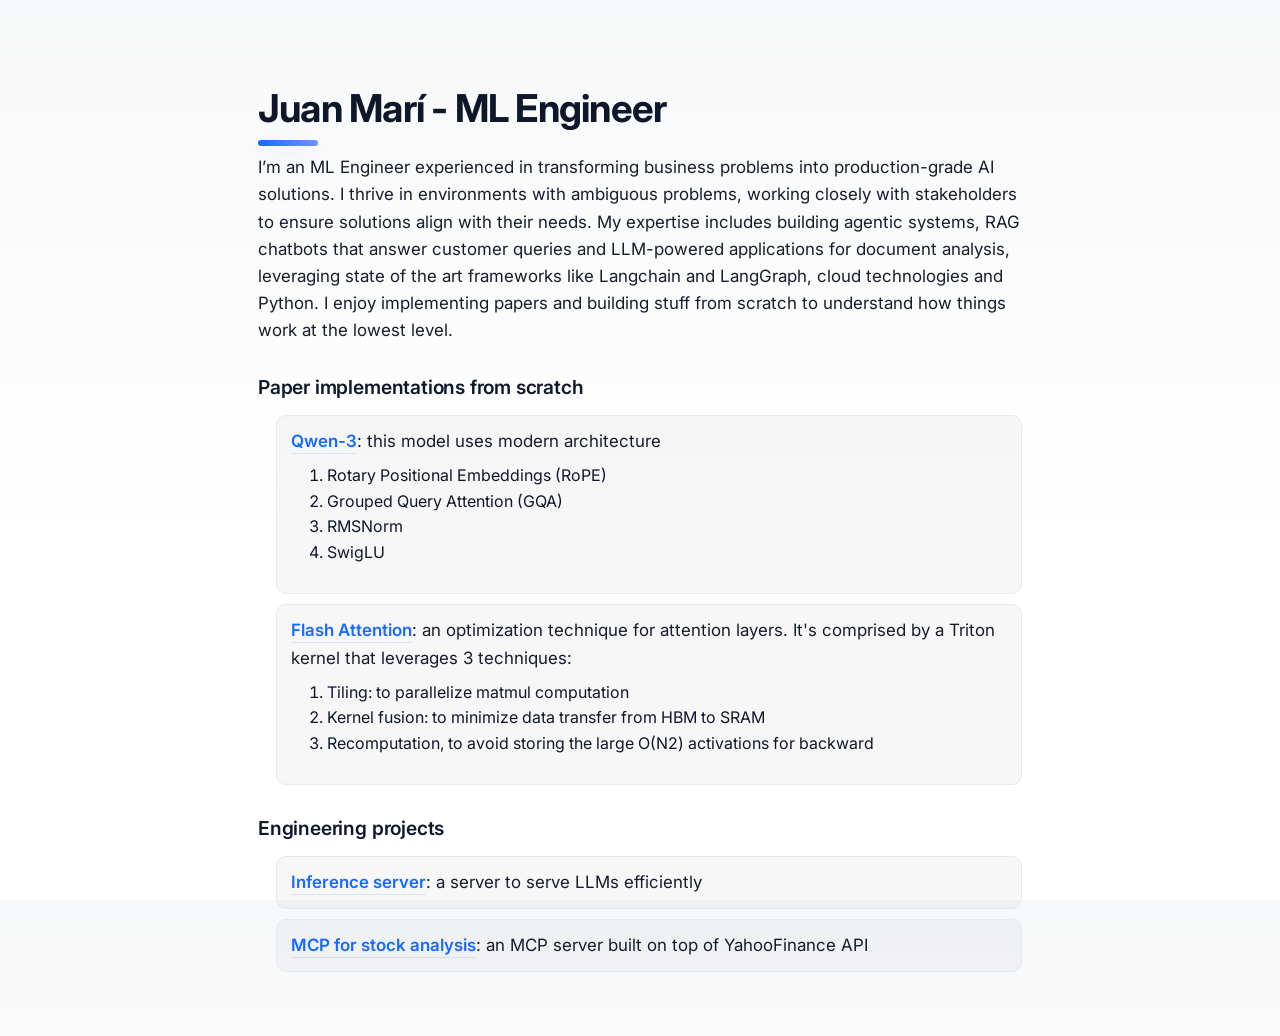
==== index.html @ 9c66efd2 "Fix heading text for papers implementation section" ====
<!DOCTYPE html>
<html lang="en">
<head>
  <meta charset="UTF-8" />
  <meta name="viewport" content="width=device-width, initial-scale=1" />
  <link rel="stylesheet" href="styles.css">
  <title>Juan Marí — Portfolio</title>
</head>
<body>

<div class="container">
<h1 id="juan-mar-">Juan Marí - ML Engineer</h1>
<p>I’m an ML Engineer experienced in transforming business problems into production-grade AI solutions. I thrive in environments with ambiguous problems, working closely with stakeholders to ensure solutions align with their needs.
My expertise includes building agentic systems, RAG chatbots that answer customer queries and LLM-powered applications for document analysis, leveraging state of the art frameworks like Langchain and LangGraph, cloud technologies and Python.
I enjoy implementing papers and building stuff from scratch to understand how things work at the lowest level.</p>
<h2 id="papers-implementation-from-scratch">Paper implementations from scratch</h2>
<ul>
<li><p><a href="https://github.com/juannpmari/qwen3-from-scratch">Qwen-3</a>: this model uses modern architecture</p>
<ol>
<li>Rotary Positional Embeddings (RoPE)</li>
<li>Grouped Query Attention (GQA)</li>
<li>RMSNorm</li>
<li>SwigLU</li>
</ol>
</li>
<li><p><a href="https://github.com/juannpmari/flash-attention-from-scratch">Flash Attention</a>: an optimization technique for attention layers. It&#39;s comprised by a Triton kernel that leverages 3 techniques:</p>
<ol>
<li>Tiling: to parallelize matmul computation</li>
<li>Kernel fusion: to minimize data transfer from HBM to SRAM </li>
<li>Recomputation, to avoid storing the large O(N2) activations for backward</li>
</ol>
</li>
</ul>
<h2 id="engineering-projects">Engineering projects</h2>
<ul>
<li><p><a href="https://github.com/juannpmari/inference-server">Inference server</a>: a server to serve LLMs efficiently</p>
</li>
<li><p><a href="https://github.com/juannpmari/stock-analyzer-mcp">MCP for stock analysis</a>: an MCP server built on top of YahooFinance API</p>
</li>
</ul>
</div>

</body>
</html>
---- styles.css ----
/* style.css
    Minimalistic, formal & modern portfolio styles for the provided HTML.
    - USES A MODERN DARK THEME PALETTE
    - Responsive typography with clamp()
    - Clear spacing, readable measures, subtle card visuals
    - Accessible focus states and high-contrast link styles
*/

/* ---- Fonts ---- */
/* If you prefer a local font, replace the @import with your font stack */
@import url('https://fonts.googleapis.com/css2?family=Inter:wght@300;400;600;700;800&display=swap');

:root{
  /* Colors (Light Theme - Kept for fallback/print, but main focus is dark mode) */
  --bg: #f7f8f9;            /* page background */
  --card: #ffffff;          /* panel background */
  --muted: #6b7280;          /* secondary text */
  --text: #0f172a;           /* primary text */
  --accent: #0b63ff;         /* link / accent */
  --accent-weak: rgba(11,99,255,0.08);
  --border: #e6e9ee;
  --glass: rgba(15,23,42,0.03);

  /* Typography */
  --font-sans: "Inter", system-ui, -apple-system, "Segoe UI", Roboto, "Helvetica Neue", Arial;
  --lead: 1.6;
  --max-width: 860px;

  /* Rhythm */
  --space-xxs: 4px;
  --space-xs: 8px;
  --space-sm: 12px;
  --space-md: 20px;
  --space-lg: 36px;
  --radius: 12px;
  --shadow-sm: 0 4px 14px rgba(15,23,42,0.06);
}

/* ---- Base ---- */
* { box-sizing: border-box; }
html,body{ height:100%; }
body{
  margin:0;
  font-family: var(--font-sans);
  background: linear-gradient(180deg,var(--bg), #ffffff 60%);
  color: var(--text);
  -webkit-font-smoothing:antialiased;
  -moz-osx-font-smoothing:grayscale;
  line-height: var(--lead);
  line-height: var(--lead);
  /* REVISED: Keep a general padding, but rely on margin for vertical spacing */
  padding: clamp(18px, 3vw, 32px); 
  /* REMOVE vertical centering to allow content to start at the top */
  display: block; 
  align-items: initial;
  justify-content: initial;
  font-size: 16px;
  /* Add minimum padding to the top of the body itself */
  padding-top: 40px;
}

/* Centered container with readable measure */
.container{
  width: 100%;
  /* Keep max-width to ensure readability, but remove background/shadow/border */
  max-width: var(--max-width); 
  margin: 0 auto;
  /* REMOVE the visible 'box' look: */
  background: transparent !important; /* Forces transparency in both themes */
  box-shadow: none !important;
  border: none !important;
  
  /* Keep structure padding for the content inside */
  border-radius: calc(var(--radius) + 4px);
  padding: clamp(20px, 4vw, 48px);
}

/* If user doesn't wrap content in .container, make the body behave similarly */
body > .container + * {}
/* You can add <div class="container"> ... </div> around your existing HTML. If you can't, the following keeps layout tidy */
body > :not(.container){
  max-width: var(--max-width);
  width:100%;
  margin:0 auto;
  padding: 0;
}

/* ---- Header / Name ---- */
h1{
  margin: 0 0 8px 0;
  font-weight: 700; /* Maintained for name */
  letter-spacing: -0.02em;
  font-size: clamp(1.6rem, 3.8vw, 2.4rem);
  line-height: 1.05;
  color: var(--text);
  display: inline-block;
  position: relative;
}

/* subtle accent underline */
h1::after{
  content: "";
  display:block;
  width: 60px;
  height: 6px;
  border-radius: 6px;
  margin-top: 12px;
  background: linear-gradient(90deg,var(--accent), #6b8cff);
  box-shadow: 0 6px 18px var(--accent-weak);
  opacity: 0.95;
}

/* Subheading (not provided, but safe) */
h2{
  margin: 28px 0 12px 0;
  font-size: clamp(1.05rem, 2.2vw, 1.2rem);
  font-weight: 600;
  color: var(--text);
  letter-spacing: -0.01em;
}

/* Paragraphs */
p{
  margin: 0 0 14px 0;
  color: var(--text);
  font-weight: 400;
  font-size: clamp(0.98rem, 1.5vw, 1.03rem);
  max-width: 70ch;
}

/* Make long first paragraph a slightly more prominent lead */
p:first-of-type{
  color: #0b1220;
  opacity: 0.95;
  font-size: clamp(1rem, 1.6vw, 1.06rem);
  /* The color here will be overridden in the dark mode block */
}

/* ---- Lists (projects / papers) ---- */
ul, ol{
  margin: 0 0 16px 0;
  padding-left: 1.15em;
  color: var(--text);
}

/* Project / paper list items — render as cards */
ul > li{
  /* Switched to a solid color and slightly darker border for modern dark card */
  background: var(--glass);
  border-radius: 10px;
  padding: 12px 14px;
  margin: 10px 0;
  border: 1px solid var(--border);
  display: block;
  /* Add a subtle lift/shadow on hover for interaction */
  transition: transform 0.2s ease, box-shadow 0.2s ease;
}

ul > li:hover{
  transform: translateY(-2px);
  box-shadow: var(--shadow-sm);
}


/* Make nested ordered lists compact and indented */
ul > li ol{
  margin-top: 8px;
  padding-left: 1.05em;
}

/* Links */
a{
  color: var(--accent);
  text-decoration: none;
  /* Increased link weight slightly for better dark mode visibility */
  font-weight: 600;
  border-bottom: 1px solid rgba(11,99,255,0.12);
  padding-bottom: 2px;
  transition: color 160ms ease, transform 120ms ease;
}
a:hover, a:focus{
  /* Adjusted hover color for better contrast in dark mode */
  color: #0847c9;
  transform: translateY(-1px);
  outline: none;
}

/* Muted text for descriptions inside list items */
ul > li p{
  margin: 0;
  color: var(--muted);
  font-weight: 400;
  font-size: 0.98rem;
}

/* Inline badges for small metadata (if needed) */
.badge{
  display: inline-block;
  font-size: 0.75rem;
  padding: 6px 8px;
  border-radius: 999px;
  background: var(--accent-weak);
  color: var(--accent);
  font-weight: 600;
  margin-left: 8px;
}

/* ---- Layout helpers ---- */
.row{
  display:flex;
  gap: var(--space-md);
  align-items: center;
  flex-wrap: wrap;
}

/* Two-column layout for skills/projects when screen wide */
@media (min-width: 880px){
  .two-cols{
    display:grid;
    grid-template-columns: 1fr 1fr;
    gap: 22px;
  }
}

/* ---- Small UI details ---- */
hr{
  border: none;
  height: 1px;
  background: var(--border);
  margin: 28px 0;
  border-radius: 2px;
}

/* Accessibility: focus ring for keyboard users */
:focus{
  outline: 3px solid rgba(11,99,255,0.15);
  outline-offset: 3px;
  border-radius: 6px;
}

/* Print-friendly adjustments */
@media print{
  body{ background: white; color: black; padding: 0; }
  .container{ box-shadow: none; border: none; border-radius: 0; padding: 0; }
  a::after{ content: " (" attr(href) ")"; font-size: 90%; color: #222; }
}

/* Dark mode support for users who prefer it - MODIFIED FOR MODERN DARK THEME */
@media (prefers-color-scheme: dark){
  :root{
    /* Dark Grey/Black-y Palette */
    --bg: #111827;            /* Base Dark Gray */
    --card: #1f2937;          /* Slightly lighter dark gray for cards/container */
    --muted: #9ca3af;         /* Light gray for secondary text */
    --text: #f3f4f6;          /* Near white for primary text */
    --accent: #60a5fa;        /* Soft blue accent */
    --accent-weak: rgba(96,165,250,0.12);
    --border: rgba(255,255,255,0.15); /* Subtle white border */
    --glass: rgba(255,255,255,0.06); /* Very subtle card background */
    /* Stronger shadow for depth on dark background */
    --shadow-sm: 0 10px 30px rgba(0,0,0,0.4); 
  }
  
  body{
    /* Gradient for shade: dark gray to slightly deeper dark gray/black-y at the bottom */
    background: linear-gradient(180deg,var(--bg), #0f131a 80%);
  }

  /* White letters/thick letters consideration */
  h1, h2, p, ul, ol, .kv strong {
    color: var(--text) !important; /* Ensure all text is the bright white */
    /* Text thickness is controlled by font-weight in the base styles (700 for h1, 600 for h2/links/strong, 400 for p) which is already good */
  }

  p:first-of-type{
    color: var(--text); /* Set lead paragraph text to primary text color */
  }

  .container{
  /* Ensure the container is transparent in dark mode too */
    background: transparent !important; 
    border: none !important;
    box-shadow: none !important;
  }

  ul > li{
    /* Use the subtle glass for list items, slightly transparent over the card background */
    background: var(--glass);
    border-color: var(--border);
  }

  a{ border-bottom-color: rgba(96,165,250,0.3); } /* Clearer underline */
  a:hover{ color: #3b82f6; } /* Slightly brighter blue on hover */
  
  h1::after{ 
    box-shadow: 0 8px 28px var(--accent-weak); /* Subtle light shadow */
    /* Updated gradient to match the new accent color */
    background: linear-gradient(90deg,var(--accent), #93c5fd);
  }
  
  hr{ background: var(--border); }
  
  code, pre{
    background: rgba(255,255,255,0.08); /* Light background for code blocks */
    color: var(--text);
  }

  /* Accessibility focus state */
  :focus{
    outline: 3px solid rgba(96,165,250,0.4); 
  }
}

/* Small utilities (optional) */
.kv{
  display:flex;
  gap: 12px;
  align-items: baseline;
  color: var(--muted);
}
.kv strong{
  color: var(--text);
  font-weight: 600;
}

/* Ensure default ordered list numbers are clearly visible and aligned */
ol{
  margin-left: 1.15em;
}

/* Make code/inline code look neat (if any) */
code, pre{
  font-family: ui-monospace, SFMono-Regular, Menlo, Monaco, "Roboto Mono", "Courier New", monospace;
  background: rgba(15,23,42,0.03);
  padding: 2px 6px;
  border-radius: 6px;
  font-size: 0.95em;
}

/* Final: small responsive padding adjustments */
@media (max-width: 520px){
  .container{
    padding: 18px;
    border-radius: 10px;
  }
  h1::after{ width: 48px; height: 5px; margin-top: 10px; }
}
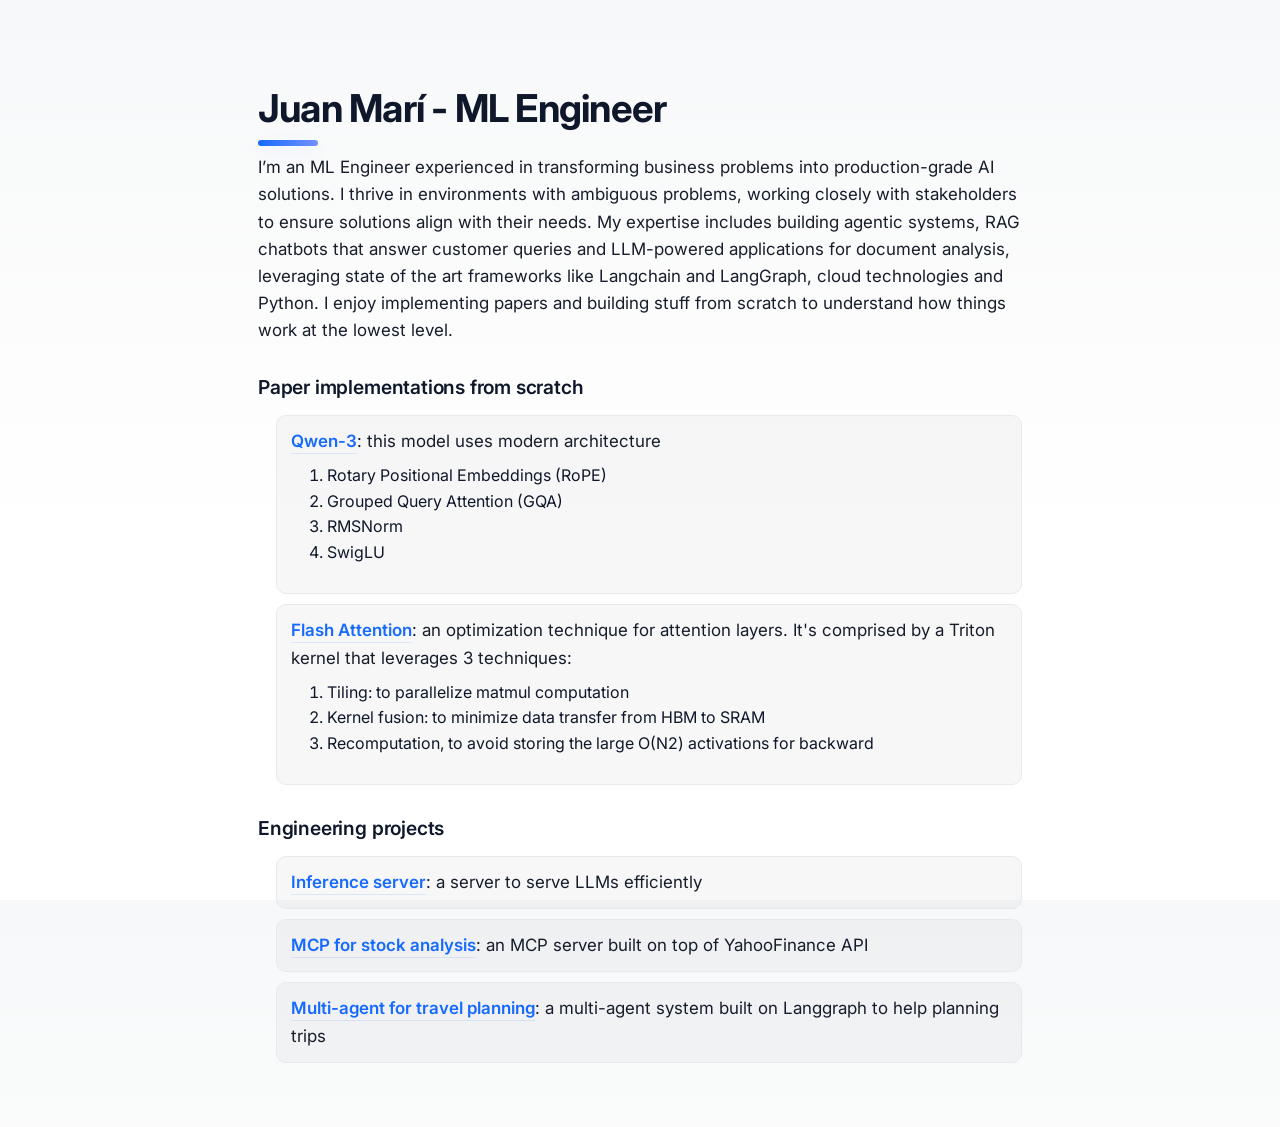
==== commit 3ec2f5fc: "Add link for multi-agent travel planning project" ====
--- a/index.html
+++ b/index.html
@@ -37,6 +37,8 @@
 </li>
 <li><p><a href="https://github.com/juannpmari/stock-analyzer-mcp">MCP for stock analysis</a>: an MCP server built on top of YahooFinance API</p>
 </li>
+<li><p><a href="https://github.com/juannpmari/travel-planner-langgraph">Multi-agent for travel planning</a>: a multi-agent system built on Langgraph to help planning trips</p>
+</li>
 </ul>
 </div>
 
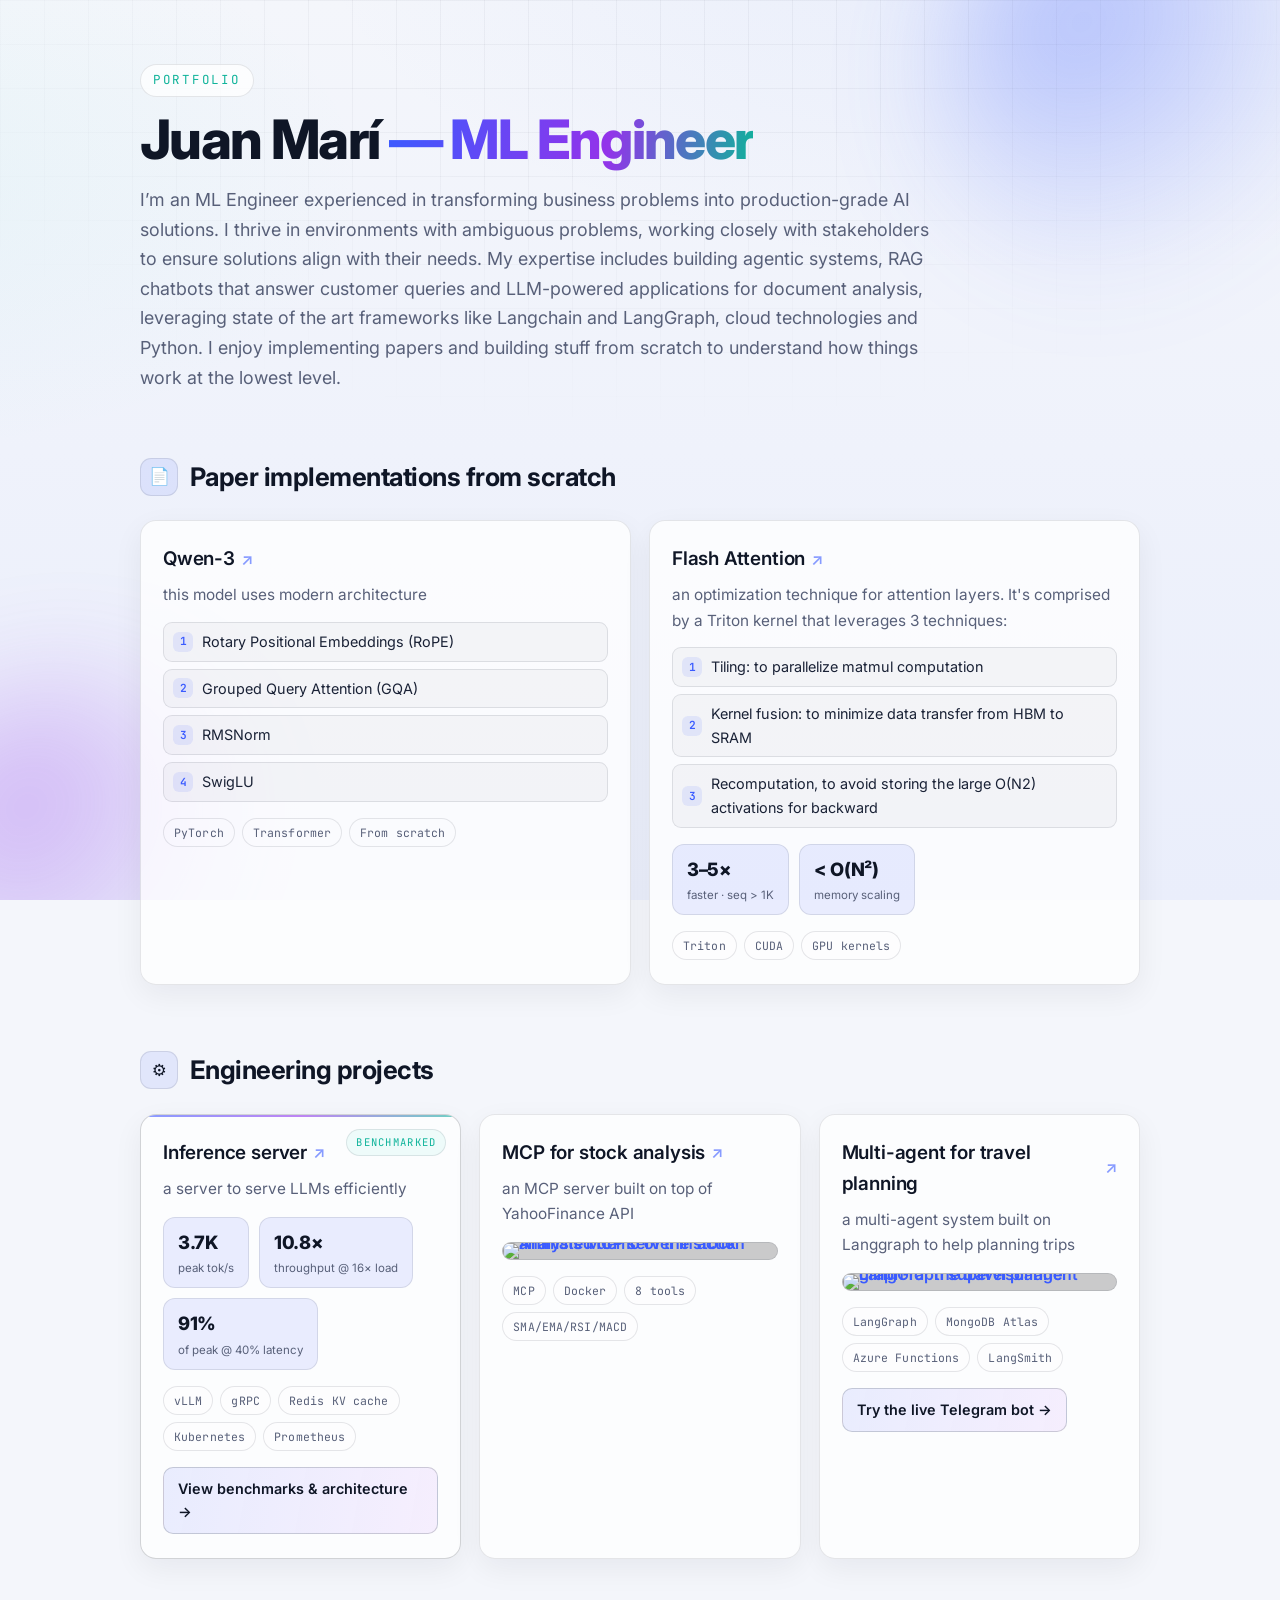
==== commit acc1cc6c: "Redesign portfolio with modern styling and project results - Add modern dark-first theme: animated b" ====
--- a/index.html
+++ b/index.html
@@ -8,38 +8,119 @@
 </head>
 <body>
 
+<div class="bg-decor" aria-hidden="true">
+  <span class="orb orb-1"></span>
+  <span class="orb orb-2"></span>
+  <span class="grid-overlay"></span>
+</div>
+
 <div class="container">
-<h1 id="juan-mar-">Juan Marí - ML Engineer</h1>
-<p>I’m an ML Engineer experienced in transforming business problems into production-grade AI solutions. I thrive in environments with ambiguous problems, working closely with stakeholders to ensure solutions align with their needs.
-My expertise includes building agentic systems, RAG chatbots that answer customer queries and LLM-powered applications for document analysis, leveraging state of the art frameworks like Langchain and LangGraph, cloud technologies and Python.
-I enjoy implementing papers and building stuff from scratch to understand how things work at the lowest level.</p>
-<h2 id="papers-implementation-from-scratch">Paper implementations from scratch</h2>
-<ul>
-<li><p><a href="https://github.com/juannpmari/qwen3-from-scratch">Qwen-3</a>: this model uses modern architecture</p>
-<ol>
-<li>Rotary Positional Embeddings (RoPE)</li>
-<li>Grouped Query Attention (GQA)</li>
-<li>RMSNorm</li>
-<li>SwigLU</li>
-</ol>
-</li>
-<li><p><a href="https://github.com/juannpmari/flash-attention-from-scratch">Flash Attention</a>: an optimization technique for attention layers. It&#39;s comprised by a Triton kernel that leverages 3 techniques:</p>
-<ol>
-<li>Tiling: to parallelize matmul computation</li>
-<li>Kernel fusion: to minimize data transfer from HBM to SRAM </li>
-<li>Recomputation, to avoid storing the large O(N2) activations for backward</li>
-</ol>
-</li>
-</ul>
-<h2 id="engineering-projects">Engineering projects</h2>
-<ul>
-<li><p><a href="https://github.com/juannpmari/inference-server">Inference server</a>: a server to serve LLMs efficiently</p>
-</li>
-<li><p><a href="https://github.com/juannpmari/stock-analyzer-mcp">MCP for stock analysis</a>: an MCP server built on top of YahooFinance API</p>
-</li>
-<li><p><a href="https://github.com/juannpmari/travel-planner-langgraph">Multi-agent for travel planning</a>: a multi-agent system built on Langgraph to help planning trips</p>
-</li>
-</ul>
+
+  <header class="hero">
+    <p class="eyebrow">Portfolio</p>
+    <h1 id="juan-mar-">Juan Marí <span class="role">— ML Engineer</span></h1>
+    <p class="lead">I’m an ML Engineer experienced in transforming business problems into production-grade AI solutions. I thrive in environments with ambiguous problems, working closely with stakeholders to ensure solutions align with their needs.
+    My expertise includes building agentic systems, RAG chatbots that answer customer queries and LLM-powered applications for document analysis, leveraging state of the art frameworks like Langchain and LangGraph, cloud technologies and Python.
+    I enjoy implementing papers and building stuff from scratch to understand how things work at the lowest level.</p>
+  </header>
+
+  <section class="section">
+    <h2 id="papers-implementation-from-scratch"><span class="section-icon">📄</span>Paper implementations from scratch</h2>
+    <ul class="card-grid">
+      <li class="project-card">
+        <h3><a href="https://github.com/juannpmari/qwen3-from-scratch">Qwen-3</a></h3>
+        <p>this model uses modern architecture</p>
+        <ol class="feature-list">
+          <li>Rotary Positional Embeddings (RoPE)</li>
+          <li>Grouped Query Attention (GQA)</li>
+          <li>RMSNorm</li>
+          <li>SwigLU</li>
+        </ol>
+        <div class="badges">
+          <span class="badge">PyTorch</span>
+          <span class="badge">Transformer</span>
+          <span class="badge">From scratch</span>
+        </div>
+      </li>
+
+      <li class="project-card">
+        <h3><a href="https://github.com/juannpmari/flash-attention">Flash Attention</a></h3>
+        <p>an optimization technique for attention layers. It's comprised by a Triton kernel that leverages 3 techniques:</p>
+        <ol class="feature-list">
+          <li>Tiling: to parallelize matmul computation</li>
+          <li>Kernel fusion: to minimize data transfer from HBM to SRAM</li>
+          <li>Recomputation, to avoid storing the large O(N2) activations for backward</li>
+        </ol>
+        <div class="stats">
+          <div class="stat"><span class="stat-value">3–5×</span><span class="stat-label">faster · seq&nbsp;&gt;&nbsp;1K</span></div>
+          <div class="stat"><span class="stat-value">&lt; O(N²)</span><span class="stat-label">memory scaling</span></div>
+        </div>
+        <div class="badges">
+          <span class="badge">Triton</span>
+          <span class="badge">CUDA</span>
+          <span class="badge">GPU kernels</span>
+        </div>
+      </li>
+    </ul>
+  </section>
+
+  <section class="section">
+    <h2 id="engineering-projects"><span class="section-icon">⚙️</span>Engineering projects</h2>
+    <ul class="card-grid">
+      <li class="project-card card-feature">
+        <span class="ribbon">Benchmarked</span>
+        <h3><a href="https://github.com/juannpmari/inference-server">Inference server</a></h3>
+        <p>a server to serve LLMs efficiently</p>
+        <div class="stats">
+          <div class="stat"><span class="stat-value">3.7K</span><span class="stat-label">peak tok/s</span></div>
+          <div class="stat"><span class="stat-value">10.8×</span><span class="stat-label">throughput @ 16× load</span></div>
+          <div class="stat"><span class="stat-value">91%</span><span class="stat-label">of peak @ 40% latency</span></div>
+        </div>
+        <div class="badges">
+          <span class="badge">vLLM</span>
+          <span class="badge">gRPC</span>
+          <span class="badge">Redis KV cache</span>
+          <span class="badge">Kubernetes</span>
+          <span class="badge">Prometheus</span>
+        </div>
+        <div class="card-links">
+          <a class="cta" href="projects/inference-server.html">View benchmarks &amp; architecture →</a>
+        </div>
+      </li>
+
+      <li class="project-card">
+        <h3><a href="https://github.com/juannpmari/stock-analyzer-mcp">MCP for stock analysis</a></h3>
+        <p>an MCP server built on top of YahooFinance API</p>
+        <a class="card-media" href="https://github.com/juannpmari/stock-analyzer-mcp" aria-label="Open stock analyzer MCP demo">
+          <img loading="lazy" src="https://raw.githubusercontent.com/juannpmari/stock-analyzer-mcp/main/assets/example.gif" alt="Animated demo of the stock analysis MCP server in action">
+        </a>
+        <div class="badges">
+          <span class="badge">MCP</span>
+          <span class="badge">Docker</span>
+          <span class="badge">8 tools</span>
+          <span class="badge">SMA/EMA/RSI/MACD</span>
+        </div>
+      </li>
+
+      <li class="project-card">
+        <h3><a href="https://github.com/juannpmari/travel-planner-langgraph">Multi-agent for travel planning</a></h3>
+        <p>a multi-agent system built on Langgraph to help planning trips</p>
+        <a class="card-media" href="https://raw.githubusercontent.com/juannpmari/travel-planner-langgraph/main/graph_092624.png" aria-label="Open the agent graph">
+          <img loading="lazy" src="https://raw.githubusercontent.com/juannpmari/travel-planner-langgraph/main/graph_092624.png" alt="LangGraph supervisor agent graph for the travel planner">
+        </a>
+        <div class="badges">
+          <span class="badge">LangGraph</span>
+          <span class="badge">MongoDB Atlas</span>
+          <span class="badge">Azure Functions</span>
+          <span class="badge">LangSmith</span>
+        </div>
+        <div class="card-links">
+          <a class="cta" href="https://t.me/TravelPlannerARBot">Try the live Telegram bot →</a>
+        </div>
+      </li>
+    </ul>
+  </section>
+
 </div>
 
 </body>
--- a/styles.css
+++ b/styles.css
@@ -1,347 +1,551 @@
-/* style.css
-    Minimalistic, formal & modern portfolio styles for the provided HTML.
-    - USES A MODERN DARK THEME PALETTE
-    - Responsive typography with clamp()
-    - Clear spacing, readable measures, subtle card visuals
-    - Accessible focus states and high-contrast link styles
+/* styles.css
+   Modern, polished portfolio — dark-first with a refined light theme fallback.
+   - Animated gradient background with soft orbs + grid overlay
+   - Glassmorphic project cards with hover lift and accent glow
+   - Responsive typography with clamp(), fluid card grid
+   - Accessible focus states, reduced-motion support
 */
 
-/* ---- Fonts ---- */
-/* If you prefer a local font, replace the @import with your font stack */
-@import url('https://fonts.googleapis.com/css2?family=Inter:wght@300;400;600;700;800&display=swap');
-
+@import url('https://fonts.googleapis.com/css2?family=Inter:wght@300;400;500;600;700;800;900&family=JetBrains+Mono:wght@400;500&display=swap');
+
+/* ---- Theme tokens (dark-first) ---- */
 :root{
-  /* Colors (Light Theme - Kept for fallback/print, but main focus is dark mode) */
-  --bg: #f7f8f9;            /* page background */
-  --card: #ffffff;          /* panel background */
-  --muted: #6b7280;          /* secondary text */
-  --text: #0f172a;           /* primary text */
-  --accent: #0b63ff;         /* link / accent */
-  --accent-weak: rgba(11,99,255,0.08);
-  --border: #e6e9ee;
-  --glass: rgba(15,23,42,0.03);
-
-  /* Typography */
+  --bg: #0b0f17;
+  --bg-2: #0f1420;
+  --surface: rgba(255,255,255,0.04);
+  --surface-strong: rgba(255,255,255,0.06);
+  --text: #eef2f8;
+  --muted: #9aa6b8;
+  --heading: #f6f8fc;
+  --accent: #7c9cff;
+  --accent-2: #6ee7d3;
+  --accent-3: #c084fc;
+  --accent-weak: rgba(124,156,255,0.14);
+  --border: rgba(255,255,255,0.10);
+  --border-strong: rgba(255,255,255,0.16);
+  --shadow: 0 18px 50px rgba(0,0,0,0.45);
+  --shadow-glow: 0 0 0 1px rgba(124,156,255,0.25), 0 22px 60px rgba(124,156,255,0.10);
+
   --font-sans: "Inter", system-ui, -apple-system, "Segoe UI", Roboto, "Helvetica Neue", Arial;
-  --lead: 1.6;
-  --max-width: 860px;
-
-  /* Rhythm */
-  --space-xxs: 4px;
-  --space-xs: 8px;
-  --space-sm: 12px;
-  --space-md: 20px;
-  --space-lg: 36px;
-  --radius: 12px;
-  --shadow-sm: 0 4px 14px rgba(15,23,42,0.06);
-}
-
-/* ---- Base ---- */
+  --font-mono: "JetBrains Mono", ui-monospace, SFMono-Regular, Menlo, monospace;
+  --max-width: 1000px;
+  --radius: 16px;
+  --lead: 1.65;
+}
+
 * { box-sizing: border-box; }
-html,body{ height:100%; }
+html { scroll-behavior: smooth; }
+html, body { min-height: 100%; }
+
 body{
-  margin:0;
+  margin: 0;
   font-family: var(--font-sans);
-  background: linear-gradient(180deg,var(--bg), #ffffff 60%);
+  background: var(--bg);
   color: var(--text);
-  -webkit-font-smoothing:antialiased;
-  -moz-osx-font-smoothing:grayscale;
   line-height: var(--lead);
-  line-height: var(--lead);
-  /* REVISED: Keep a general padding, but rely on margin for vertical spacing */
-  padding: clamp(18px, 3vw, 32px); 
-  /* REMOVE vertical centering to allow content to start at the top */
-  display: block; 
-  align-items: initial;
-  justify-content: initial;
   font-size: 16px;
-  /* Add minimum padding to the top of the body itself */
-  padding-top: 40px;
-}
-
-/* Centered container with readable measure */
+  -webkit-font-smoothing: antialiased;
+  -moz-osx-font-smoothing: grayscale;
+  padding: clamp(24px, 5vw, 64px) clamp(18px, 4vw, 32px);
+  position: relative;
+  overflow-x: hidden;
+}
+
+/* ---- Decorative animated background ---- */
+.bg-decor{
+  position: fixed;
+  inset: 0;
+  z-index: -1;
+  overflow: hidden;
+  background:
+    radial-gradient(1200px 600px at 80% -10%, rgba(124,156,255,0.10), transparent 60%),
+    radial-gradient(900px 500px at -10% 20%, rgba(110,231,211,0.08), transparent 55%),
+    linear-gradient(180deg, var(--bg) 0%, var(--bg-2) 100%);
+}
+.orb{
+  position: absolute;
+  border-radius: 50%;
+  filter: blur(60px);
+  opacity: 0.5;
+  animation: float 18s ease-in-out infinite;
+}
+.orb-1{
+  width: 420px; height: 420px;
+  top: -120px; right: -80px;
+  background: radial-gradient(circle at 30% 30%, var(--accent), transparent 70%);
+}
+.orb-2{
+  width: 360px; height: 360px;
+  bottom: -140px; left: -100px;
+  background: radial-gradient(circle at 30% 30%, var(--accent-3), transparent 70%);
+  animation-delay: -8s;
+}
+.grid-overlay{
+  position: absolute;
+  inset: 0;
+  background-image:
+    linear-gradient(to right, rgba(255,255,255,0.025) 1px, transparent 1px),
+    linear-gradient(to bottom, rgba(255,255,255,0.025) 1px, transparent 1px);
+  background-size: 44px 44px;
+  mask-image: radial-gradient(ellipse 80% 60% at 50% 0%, #000 30%, transparent 80%);
+  -webkit-mask-image: radial-gradient(ellipse 80% 60% at 50% 0%, #000 30%, transparent 80%);
+}
+@keyframes float{
+  0%,100% { transform: translate(0,0) scale(1); }
+  50%     { transform: translate(-30px, 30px) scale(1.08); }
+}
+
+/* ---- Container ---- */
 .container{
   width: 100%;
-  /* Keep max-width to ensure readability, but remove background/shadow/border */
-  max-width: var(--max-width); 
+  max-width: var(--max-width);
   margin: 0 auto;
-  /* REMOVE the visible 'box' look: */
-  background: transparent !important; /* Forces transparency in both themes */
-  box-shadow: none !important;
-  border: none !important;
-  
-  /* Keep structure padding for the content inside */
-  border-radius: calc(var(--radius) + 4px);
-  padding: clamp(20px, 4vw, 48px);
-}
-
-/* If user doesn't wrap content in .container, make the body behave similarly */
-body > .container + * {}
-/* You can add <div class="container"> ... </div> around your existing HTML. If you can't, the following keeps layout tidy */
-body > :not(.container){
-  max-width: var(--max-width);
-  width:100%;
-  margin:0 auto;
+}
+
+/* ---- Hero ---- */
+.hero{
+  margin-bottom: clamp(32px, 6vw, 56px);
+  animation: rise 0.7s cubic-bezier(.22,.61,.36,1) both;
+}
+.eyebrow{
+  display: inline-block;
+  font-family: var(--font-mono);
+  font-size: 0.78rem;
+  letter-spacing: 0.22em;
+  text-transform: uppercase;
+  color: var(--accent-2);
+  margin: 0 0 14px 0;
+  padding: 5px 12px;
+  border: 1px solid var(--border);
+  border-radius: 999px;
+  background: var(--surface);
+}
+h1{
+  margin: 0 0 18px 0;
+  font-weight: 800;
+  letter-spacing: -0.03em;
+  font-size: clamp(2rem, 6vw, 3.4rem);
+  line-height: 1.04;
+  color: var(--heading);
+}
+h1 .role{
+  background: linear-gradient(100deg, var(--accent), var(--accent-3) 60%, var(--accent-2));
+  -webkit-background-clip: text;
+  background-clip: text;
+  -webkit-text-fill-color: transparent;
+  font-weight: 800;
+}
+.lead{
+  margin: 0;
+  max-width: 72ch;
+  color: var(--muted);
+  font-size: clamp(1rem, 1.6vw, 1.12rem);
+  font-weight: 400;
+}
+
+/* ---- Sections ---- */
+.section{
+  margin-top: clamp(40px, 7vw, 64px);
+  animation: rise 0.7s cubic-bezier(.22,.61,.36,1) both;
+  animation-delay: 0.1s;
+}
+h2{
+  display: flex;
+  align-items: center;
+  gap: 12px;
+  margin: 0 0 22px 0;
+  font-size: clamp(1.25rem, 3vw, 1.6rem);
+  font-weight: 700;
+  letter-spacing: -0.02em;
+  color: var(--heading);
+}
+.section-icon{
+  display: inline-grid;
+  place-items: center;
+  width: 38px; height: 38px;
+  font-size: 1.05rem;
+  border-radius: 11px;
+  background: var(--accent-weak);
+  border: 1px solid var(--border);
+}
+
+/* ---- Card grid ---- */
+.card-grid{
+  list-style: none;
+  margin: 0;
   padding: 0;
-}
-
-/* ---- Header / Name ---- */
-h1{
+  display: grid;
+  grid-template-columns: repeat(auto-fit, minmax(280px, 1fr));
+  gap: 18px;
+}
+
+.project-card{
+  position: relative;
+  background: var(--surface);
+  border: 1px solid var(--border);
+  border-radius: var(--radius);
+  padding: 22px 22px 24px;
+  backdrop-filter: blur(10px);
+  -webkit-backdrop-filter: blur(10px);
+  transition: transform .25s ease, box-shadow .25s ease, border-color .25s ease, background .25s ease;
+  overflow: hidden;
+}
+/* gradient top edge that lights up on hover */
+.project-card::before{
+  content: "";
+  position: absolute;
+  inset: 0 0 auto 0;
+  height: 2px;
+  background: linear-gradient(90deg, var(--accent), var(--accent-3), var(--accent-2));
+  opacity: 0;
+  transition: opacity .25s ease;
+}
+.project-card:hover{
+  transform: translateY(-5px);
+  border-color: var(--border-strong);
+  background: var(--surface-strong);
+  box-shadow: var(--shadow-glow);
+}
+.project-card:hover::before{ opacity: 1; }
+
+.project-card h3{
   margin: 0 0 8px 0;
-  font-weight: 700; /* Maintained for name */
-  letter-spacing: -0.02em;
-  font-size: clamp(1.6rem, 3.8vw, 2.4rem);
-  line-height: 1.05;
+  font-size: 1.18rem;
+  font-weight: 700;
+  letter-spacing: -0.01em;
+}
+.project-card > p{
+  margin: 0 0 14px 0;
+  color: var(--muted);
+  font-size: 0.96rem;
+}
+
+/* ---- Feature list inside cards ---- */
+.feature-list{
+  margin: 0;
+  padding: 0;
+  list-style: none;
+  counter-reset: feat;
+  display: flex;
+  flex-direction: column;
+  gap: 7px;
+}
+.feature-list li{
+  counter-increment: feat;
+  position: relative;
+  padding: 7px 12px 7px 38px;
+  font-size: 0.9rem;
   color: var(--text);
-  display: inline-block;
-  position: relative;
-}
-
-/* subtle accent underline */
-h1::after{
-  content: "";
-  display:block;
-  width: 60px;
-  height: 6px;
+  background: rgba(255,255,255,0.03);
+  border: 1px solid var(--border);
+  border-radius: 9px;
+}
+.feature-list li::before{
+  content: counter(feat);
+  position: absolute;
+  left: 9px; top: 50%;
+  transform: translateY(-50%);
+  width: 20px; height: 20px;
+  display: grid;
+  place-items: center;
+  font-family: var(--font-mono);
+  font-size: 0.7rem;
+  font-weight: 600;
+  color: var(--accent);
+  background: var(--accent-weak);
   border-radius: 6px;
-  margin-top: 12px;
-  background: linear-gradient(90deg,var(--accent), #6b8cff);
-  box-shadow: 0 6px 18px var(--accent-weak);
-  opacity: 0.95;
-}
-
-/* Subheading (not provided, but safe) */
-h2{
-  margin: 28px 0 12px 0;
-  font-size: clamp(1.05rem, 2.2vw, 1.2rem);
-  font-weight: 600;
-  color: var(--text);
-  letter-spacing: -0.01em;
-}
-
-/* Paragraphs */
-p{
-  margin: 0 0 14px 0;
-  color: var(--text);
-  font-weight: 400;
-  font-size: clamp(0.98rem, 1.5vw, 1.03rem);
-  max-width: 70ch;
-}
-
-/* Make long first paragraph a slightly more prominent lead */
-p:first-of-type{
-  color: #0b1220;
-  opacity: 0.95;
-  font-size: clamp(1rem, 1.6vw, 1.06rem);
-  /* The color here will be overridden in the dark mode block */
-}
-
-/* ---- Lists (projects / papers) ---- */
-ul, ol{
-  margin: 0 0 16px 0;
-  padding-left: 1.15em;
-  color: var(--text);
-}
-
-/* Project / paper list items — render as cards */
-ul > li{
-  /* Switched to a solid color and slightly darker border for modern dark card */
-  background: var(--glass);
-  border-radius: 10px;
-  padding: 12px 14px;
-  margin: 10px 0;
-  border: 1px solid var(--border);
-  display: block;
-  /* Add a subtle lift/shadow on hover for interaction */
-  transition: transform 0.2s ease, box-shadow 0.2s ease;
-}
-
-ul > li:hover{
-  transform: translateY(-2px);
-  box-shadow: var(--shadow-sm);
-}
-
-
-/* Make nested ordered lists compact and indented */
-ul > li ol{
-  margin-top: 8px;
-  padding-left: 1.05em;
-}
-
-/* Links */
+}
+
+/* ---- Links ---- */
 a{
   color: var(--accent);
   text-decoration: none;
-  /* Increased link weight slightly for better dark mode visibility */
   font-weight: 600;
-  border-bottom: 1px solid rgba(11,99,255,0.12);
-  padding-bottom: 2px;
-  transition: color 160ms ease, transform 120ms ease;
-}
-a:hover, a:focus{
-  /* Adjusted hover color for better contrast in dark mode */
-  color: #0847c9;
-  transform: translateY(-1px);
-  outline: none;
-}
-
-/* Muted text for descriptions inside list items */
-ul > li p{
+  transition: color .15s ease;
+}
+.project-card h3 a{
+  display: inline-flex;
+  align-items: center;
+  gap: 6px;
+  color: var(--heading);
+  background-image: linear-gradient(var(--accent), var(--accent));
+  background-size: 0% 2px;
+  background-position: 0 100%;
+  background-repeat: no-repeat;
+  transition: background-size .25s ease, color .2s ease;
+}
+.project-card h3 a::after{
+  content: "↗";
+  font-size: 0.85em;
+  color: var(--accent);
+  opacity: 0.6;
+  transition: transform .2s ease, opacity .2s ease;
+}
+.project-card:hover h3 a{
+  color: var(--accent);
+  background-size: 100% 2px;
+}
+.project-card:hover h3 a::after{
+  transform: translate(2px,-2px);
+  opacity: 1;
+}
+
+/* ---- Tech badges ---- */
+.badges{
+  display: flex;
+  flex-wrap: wrap;
+  gap: 7px;
+  margin-top: 16px;
+}
+.badge{
+  font-family: var(--font-mono);
+  font-size: 0.72rem;
+  letter-spacing: 0.01em;
+  padding: 4px 10px;
+  border-radius: 999px;
+  color: var(--muted);
+  background: rgba(255,255,255,0.04);
+  border: 1px solid var(--border);
+}
+
+/* ---- Inline stat pills (cards) ---- */
+.stats{
+  display: flex;
+  flex-wrap: wrap;
+  gap: 10px;
+  margin-top: 16px;
+}
+.stat{
+  display: flex;
+  flex-direction: column;
+  gap: 2px;
+  padding: 9px 14px;
+  border-radius: 12px;
+  background: var(--accent-weak);
+  border: 1px solid var(--border);
+  min-width: 0;
+}
+.stat-value{
+  font-weight: 800;
+  font-size: 1.15rem;
+  letter-spacing: -0.02em;
+  color: var(--heading);
+}
+.stat-label{
+  font-size: 0.72rem;
+  color: var(--muted);
+}
+
+/* ---- Card media (gif / diagram thumbnails) ---- */
+.card-media{
+  display: block;
+  margin-top: 16px;
+  border-radius: 12px;
+  overflow: hidden;
+  border: 1px solid var(--border);
+  background: rgba(0,0,0,0.2);
+  line-height: 0;
+}
+.card-media img{
+  width: 100%;
+  height: 100%;
+  display: block;
+  max-height: 230px;
+  object-fit: cover;
+  object-position: top center;
+  transition: transform .35s ease;
+}
+.card-media:hover img{ transform: scale(1.03); }
+
+/* ---- Card call-to-action link ---- */
+.card-links{ margin-top: 16px; }
+.cta{
+  display: inline-flex;
+  align-items: center;
+  gap: 6px;
+  font-size: 0.9rem;
+  font-weight: 600;
+  padding: 9px 14px;
+  border-radius: 10px;
+  color: var(--heading);
+  background: linear-gradient(100deg, var(--accent-weak), rgba(192,132,252,0.12));
+  border: 1px solid var(--border-strong);
+  transition: transform .2s ease, box-shadow .2s ease, border-color .2s ease;
+}
+.cta:hover{
+  transform: translateY(-2px);
+  border-color: var(--accent);
+  box-shadow: var(--shadow-glow);
+}
+
+/* ---- Featured card + ribbon ---- */
+.card-feature{ border-color: var(--border-strong); }
+.card-feature::before{ opacity: 0.6; }
+.ribbon{
+  position: absolute;
+  top: 14px; right: 14px;
+  font-family: var(--font-mono);
+  font-size: 0.66rem;
+  letter-spacing: 0.12em;
+  text-transform: uppercase;
+  padding: 4px 9px;
+  border-radius: 999px;
+  color: var(--accent-2);
+  background: rgba(110,231,211,0.10);
+  border: 1px solid var(--border);
+}
+
+/* ---- Detail page: nav ---- */
+.topnav{
+  display: flex;
+  justify-content: space-between;
+  align-items: center;
+  gap: 12px;
+  flex-wrap: wrap;
+  margin-bottom: clamp(24px, 4vw, 36px);
+  animation: rise 0.6s cubic-bezier(.22,.61,.36,1) both;
+}
+.back-link, .repo-link{
+  font-size: 0.92rem;
+  font-weight: 600;
+  padding: 8px 14px;
+  border-radius: 10px;
+  border: 1px solid var(--border);
+  background: var(--surface);
+  color: var(--text);
+  transition: transform .2s ease, border-color .2s ease, color .2s ease;
+}
+.back-link:hover, .repo-link:hover{
+  transform: translateY(-2px);
+  border-color: var(--accent);
+  color: var(--accent);
+}
+
+/* ---- Detail page: big stat grid ---- */
+.stat-grid{
+  display: grid;
+  grid-template-columns: repeat(auto-fit, minmax(220px, 1fr));
+  gap: 14px;
+}
+.stat-box{
+  display: flex;
+  flex-direction: column;
+  gap: 8px;
+  padding: 22px;
+  border-radius: var(--radius);
+  background: var(--surface);
+  border: 1px solid var(--border);
+  backdrop-filter: blur(10px);
+  -webkit-backdrop-filter: blur(10px);
+  transition: transform .25s ease, border-color .25s ease;
+}
+.stat-box:hover{ transform: translateY(-4px); border-color: var(--border-strong); }
+.stat-box-value{
+  font-size: 1.9rem;
+  font-weight: 800;
+  letter-spacing: -0.03em;
+  background: linear-gradient(100deg, var(--accent), var(--accent-3) 70%, var(--accent-2));
+  -webkit-background-clip: text;
+  background-clip: text;
+  -webkit-text-fill-color: transparent;
+}
+.stat-box-label{ font-size: 0.86rem; color: var(--muted); }
+
+/* ---- Detail page: charts ---- */
+.chart-grid{
+  display: grid;
+  grid-template-columns: repeat(auto-fit, minmax(320px, 1fr));
+  gap: 18px;
+}
+.chart{
   margin: 0;
+  padding: 14px;
+  border-radius: var(--radius);
+  background: var(--surface);
+  border: 1px solid var(--border);
+  transition: transform .25s ease, border-color .25s ease, box-shadow .25s ease;
+}
+.chart:hover{ transform: translateY(-4px); border-color: var(--border-strong); box-shadow: var(--shadow); }
+.chart.chart-wide{ grid-column: 1 / -1; max-width: 760px; margin: 0 auto; }
+.chart img{
+  width: 100%;
+  display: block;
+  border-radius: 10px;
+  background: #fff;
+}
+.chart figcaption{
+  margin-top: 12px;
+  font-size: 0.85rem;
   color: var(--muted);
-  font-weight: 400;
-  font-size: 0.98rem;
-}
-
-/* Inline badges for small metadata (if needed) */
-.badge{
-  display: inline-block;
-  font-size: 0.75rem;
-  padding: 6px 8px;
-  border-radius: 999px;
-  background: var(--accent-weak);
-  color: var(--accent);
-  font-weight: 600;
-  margin-left: 8px;
-}
-
-/* ---- Layout helpers ---- */
-.row{
-  display:flex;
-  gap: var(--space-md);
-  align-items: center;
-  flex-wrap: wrap;
-}
-
-/* Two-column layout for skills/projects when screen wide */
-@media (min-width: 880px){
-  .two-cols{
-    display:grid;
-    grid-template-columns: 1fr 1fr;
-    gap: 22px;
-  }
-}
-
-/* ---- Small UI details ---- */
-hr{
-  border: none;
-  height: 1px;
-  background: var(--border);
-  margin: 28px 0;
-  border-radius: 2px;
-}
-
-/* Accessibility: focus ring for keyboard users */
-:focus{
-  outline: 3px solid rgba(11,99,255,0.15);
+  line-height: 1.5;
+}
+
+.footnote{
+  margin-top: clamp(40px, 6vw, 56px);
+  padding-top: 20px;
+  border-top: 1px solid var(--border);
+  font-size: 0.82rem;
+  color: var(--muted);
+}
+
+/* ---- Animations ---- */
+@keyframes rise{
+  from { opacity: 0; transform: translateY(16px); }
+  to   { opacity: 1; transform: translateY(0); }
+}
+
+/* ---- Accessibility ---- */
+:focus-visible{
+  outline: 2px solid var(--accent);
   outline-offset: 3px;
   border-radius: 6px;
 }
-
-/* Print-friendly adjustments */
+@media (prefers-reduced-motion: reduce){
+  *, *::before, *::after{
+    animation: none !important;
+    transition: none !important;
+    scroll-behavior: auto !important;
+  }
+}
+
+/* ---- Light theme fallback ---- */
+@media (prefers-color-scheme: light){
+  :root{
+    --bg: #f4f6fb;
+    --bg-2: #eaeefb;
+    --surface: rgba(255,255,255,0.75);
+    --surface-strong: #ffffff;
+    --text: #1a2236;
+    --muted: #586079;
+    --heading: #0f1626;
+    --accent: #3a5bff;
+    --accent-2: #0fb39a;
+    --accent-3: #9333ea;
+    --accent-weak: rgba(58,91,255,0.10);
+    --border: rgba(15,22,38,0.10);
+    --border-strong: rgba(15,22,38,0.18);
+    --shadow-glow: 0 0 0 1px rgba(58,91,255,0.18), 0 22px 50px rgba(58,91,255,0.12);
+  }
+  .grid-overlay{
+    background-image:
+      linear-gradient(to right, rgba(15,22,38,0.04) 1px, transparent 1px),
+      linear-gradient(to bottom, rgba(15,22,38,0.04) 1px, transparent 1px);
+  }
+  .orb{ opacity: 0.35; }
+  .feature-list li{ background: rgba(15,22,38,0.03); }
+  .project-card{ box-shadow: 0 10px 30px rgba(15,22,38,0.06); }
+}
+
+/* ---- Responsive ---- */
+@media (max-width: 520px){
+  .project-card{ padding: 18px; }
+  .card-grid{ grid-template-columns: 1fr; }
+}
+
+/* ---- Print ---- */
 @media print{
-  body{ background: white; color: black; padding: 0; }
-  .container{ box-shadow: none; border: none; border-radius: 0; padding: 0; }
-  a::after{ content: " (" attr(href) ")"; font-size: 90%; color: #222; }
-}
-
-/* Dark mode support for users who prefer it - MODIFIED FOR MODERN DARK THEME */
-@media (prefers-color-scheme: dark){
-  :root{
-    /* Dark Grey/Black-y Palette */
-    --bg: #111827;            /* Base Dark Gray */
-    --card: #1f2937;          /* Slightly lighter dark gray for cards/container */
-    --muted: #9ca3af;         /* Light gray for secondary text */
-    --text: #f3f4f6;          /* Near white for primary text */
-    --accent: #60a5fa;        /* Soft blue accent */
-    --accent-weak: rgba(96,165,250,0.12);
-    --border: rgba(255,255,255,0.15); /* Subtle white border */
-    --glass: rgba(255,255,255,0.06); /* Very subtle card background */
-    /* Stronger shadow for depth on dark background */
-    --shadow-sm: 0 10px 30px rgba(0,0,0,0.4); 
-  }
-  
-  body{
-    /* Gradient for shade: dark gray to slightly deeper dark gray/black-y at the bottom */
-    background: linear-gradient(180deg,var(--bg), #0f131a 80%);
-  }
-
-  /* White letters/thick letters consideration */
-  h1, h2, p, ul, ol, .kv strong {
-    color: var(--text) !important; /* Ensure all text is the bright white */
-    /* Text thickness is controlled by font-weight in the base styles (700 for h1, 600 for h2/links/strong, 400 for p) which is already good */
-  }
-
-  p:first-of-type{
-    color: var(--text); /* Set lead paragraph text to primary text color */
-  }
-
-  .container{
-  /* Ensure the container is transparent in dark mode too */
-    background: transparent !important; 
-    border: none !important;
-    box-shadow: none !important;
-  }
-
-  ul > li{
-    /* Use the subtle glass for list items, slightly transparent over the card background */
-    background: var(--glass);
-    border-color: var(--border);
-  }
-
-  a{ border-bottom-color: rgba(96,165,250,0.3); } /* Clearer underline */
-  a:hover{ color: #3b82f6; } /* Slightly brighter blue on hover */
-  
-  h1::after{ 
-    box-shadow: 0 8px 28px var(--accent-weak); /* Subtle light shadow */
-    /* Updated gradient to match the new accent color */
-    background: linear-gradient(90deg,var(--accent), #93c5fd);
-  }
-  
-  hr{ background: var(--border); }
-  
-  code, pre{
-    background: rgba(255,255,255,0.08); /* Light background for code blocks */
-    color: var(--text);
-  }
-
-  /* Accessibility focus state */
-  :focus{
-    outline: 3px solid rgba(96,165,250,0.4); 
-  }
-}
-
-/* Small utilities (optional) */
-.kv{
-  display:flex;
-  gap: 12px;
-  align-items: baseline;
-  color: var(--muted);
-}
-.kv strong{
-  color: var(--text);
-  font-weight: 600;
-}
-
-/* Ensure default ordered list numbers are clearly visible and aligned */
-ol{
-  margin-left: 1.15em;
-}
-
-/* Make code/inline code look neat (if any) */
-code, pre{
-  font-family: ui-monospace, SFMono-Regular, Menlo, Monaco, "Roboto Mono", "Courier New", monospace;
-  background: rgba(15,23,42,0.03);
-  padding: 2px 6px;
-  border-radius: 6px;
-  font-size: 0.95em;
-}
-
-/* Final: small responsive padding adjustments */
-@media (max-width: 520px){
-  .container{
-    padding: 18px;
-    border-radius: 10px;
-  }
-  h1::after{ width: 48px; height: 5px; margin-top: 10px; }
-}
+  body{ background: #fff; color: #000; padding: 0; }
+  .bg-decor{ display: none; }
+  .project-card{ box-shadow: none; border: 1px solid #ccc; }
+  a::after{ content: " (" attr(href) ")"; font-size: 85%; }
+}
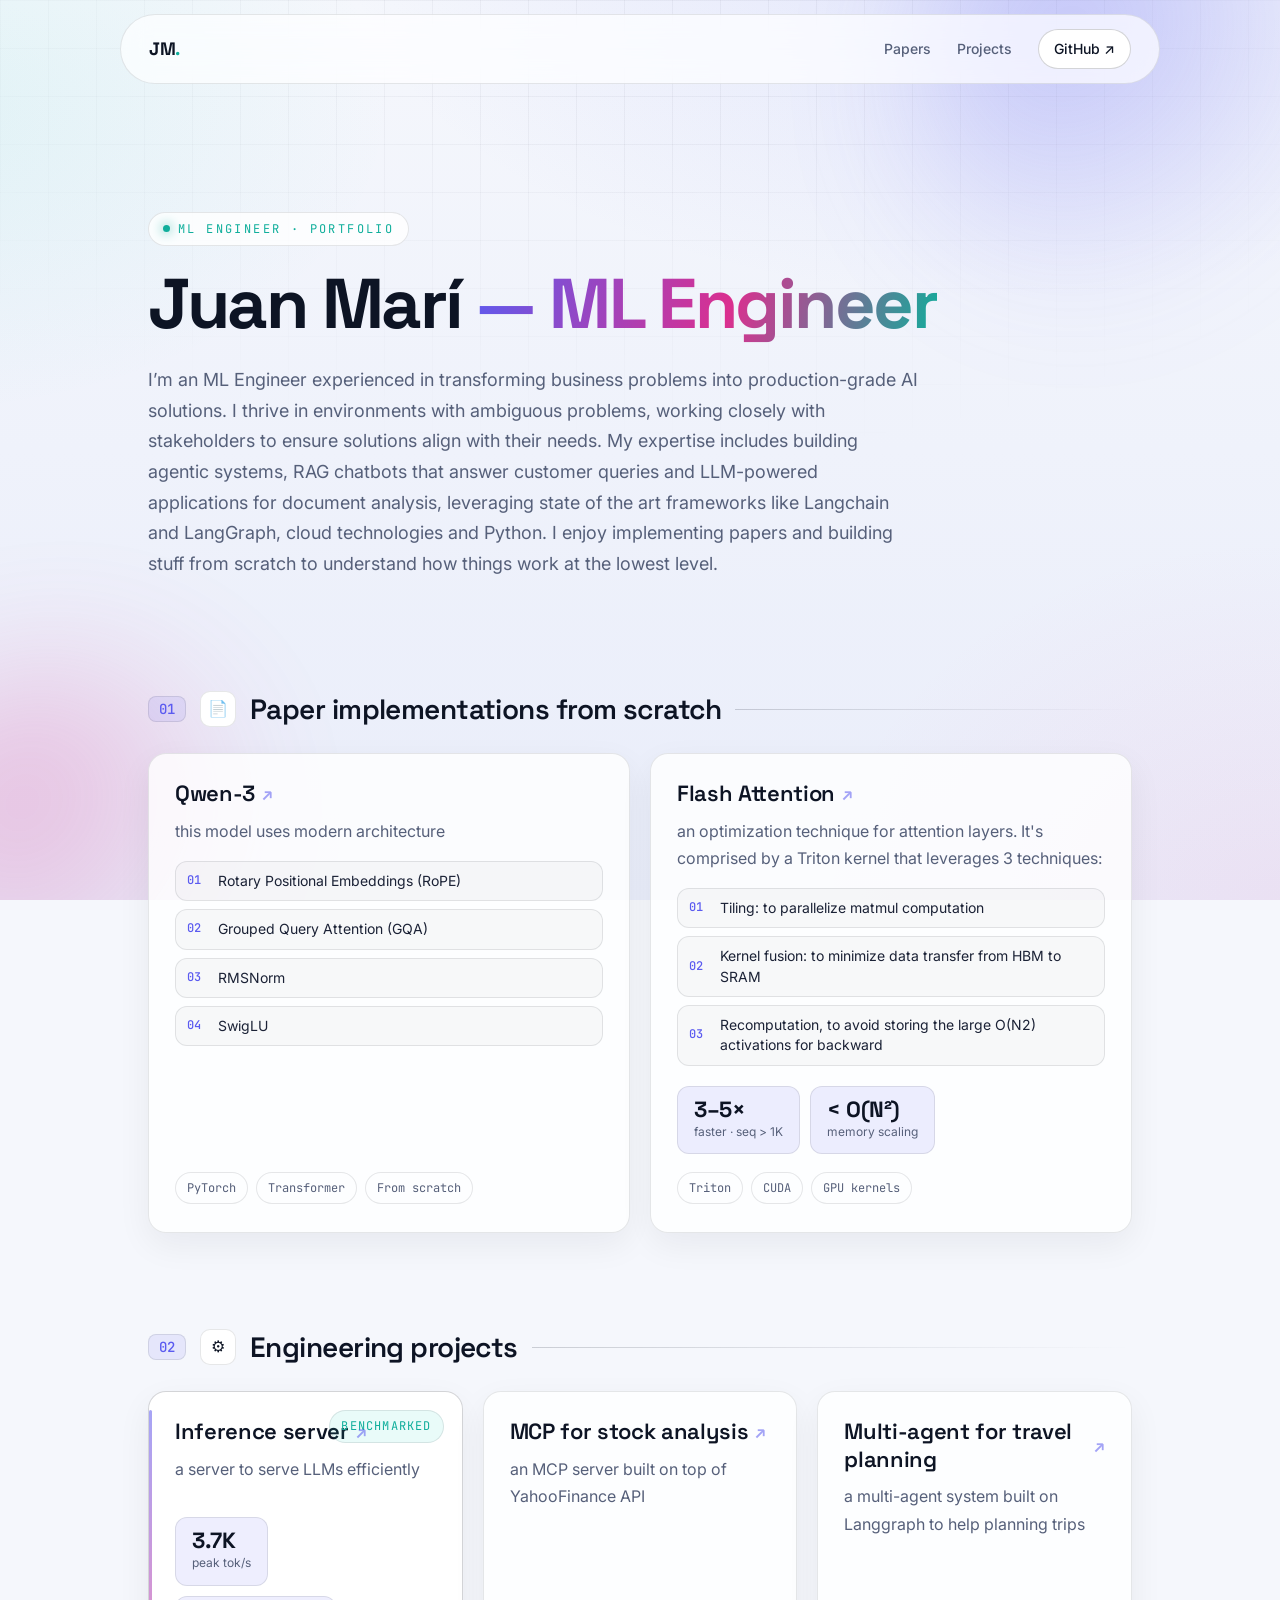
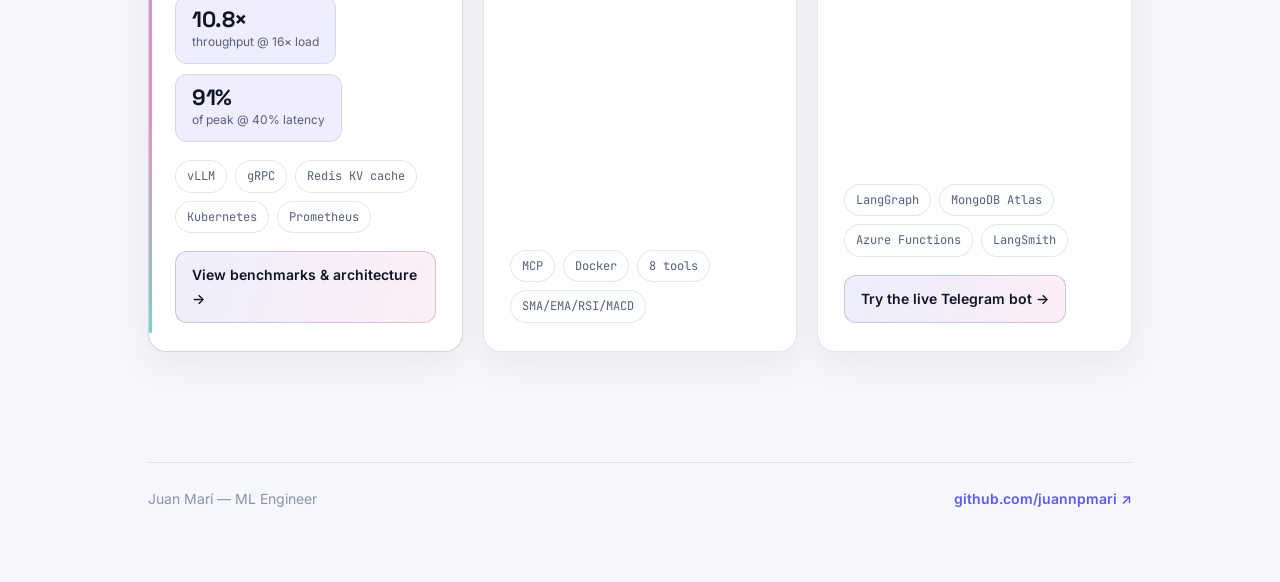
==== commit 94f38229: "Refine portfolio styling and remove demo images - Remove MCP demo gif and multi-agent diagram from c" ====
--- a/index.html
+++ b/index.html
@@ -14,10 +14,19 @@
   <span class="grid-overlay"></span>
 </div>
 
-<div class="container">
+<nav class="sitenav">
+  <a class="sitenav-brand" href="#top">JM<span>.</span></a>
+  <div class="sitenav-links">
+    <a href="#papers-implementation-from-scratch">Papers</a>
+    <a href="#engineering-projects">Projects</a>
+    <a class="sitenav-cta" href="https://github.com/juannpmari">GitHub ↗</a>
+  </div>
+</nav>
+
+<div class="container" id="top">
 
   <header class="hero">
-    <p class="eyebrow">Portfolio</p>
+    <p class="eyebrow">ML Engineer · Portfolio</p>
     <h1 id="juan-mar-">Juan Marí <span class="role">— ML Engineer</span></h1>
     <p class="lead">I’m an ML Engineer experienced in transforming business problems into production-grade AI solutions. I thrive in environments with ambiguous problems, working closely with stakeholders to ensure solutions align with their needs.
     My expertise includes building agentic systems, RAG chatbots that answer customer queries and LLM-powered applications for document analysis, leveraging state of the art frameworks like Langchain and LangGraph, cloud technologies and Python.
@@ -91,9 +100,6 @@
       <li class="project-card">
         <h3><a href="https://github.com/juannpmari/stock-analyzer-mcp">MCP for stock analysis</a></h3>
         <p>an MCP server built on top of YahooFinance API</p>
-        <a class="card-media" href="https://github.com/juannpmari/stock-analyzer-mcp" aria-label="Open stock analyzer MCP demo">
-          <img loading="lazy" src="https://raw.githubusercontent.com/juannpmari/stock-analyzer-mcp/main/assets/example.gif" alt="Animated demo of the stock analysis MCP server in action">
-        </a>
         <div class="badges">
           <span class="badge">MCP</span>
           <span class="badge">Docker</span>
@@ -105,9 +111,6 @@
       <li class="project-card">
         <h3><a href="https://github.com/juannpmari/travel-planner-langgraph">Multi-agent for travel planning</a></h3>
         <p>a multi-agent system built on Langgraph to help planning trips</p>
-        <a class="card-media" href="https://raw.githubusercontent.com/juannpmari/travel-planner-langgraph/main/graph_092624.png" aria-label="Open the agent graph">
-          <img loading="lazy" src="https://raw.githubusercontent.com/juannpmari/travel-planner-langgraph/main/graph_092624.png" alt="LangGraph supervisor agent graph for the travel planner">
-        </a>
         <div class="badges">
           <span class="badge">LangGraph</span>
           <span class="badge">MongoDB Atlas</span>
@@ -121,6 +124,11 @@
     </ul>
   </section>
 
+  <footer class="site-footer">
+    <span>Juan Marí — ML Engineer</span>
+    <a href="https://github.com/juannpmari">github.com/juannpmari ↗</a>
+  </footer>
+
 </div>
 
 </body>
--- a/styles.css
+++ b/styles.css
@@ -1,40 +1,57 @@
 /* styles.css
-   Modern, polished portfolio — dark-first with a refined light theme fallback.
-   - Animated gradient background with soft orbs + grid overlay
-   - Glassmorphic project cards with hover lift and accent glow
-   - Responsive typography with clamp(), fluid card grid
-   - Accessible focus states, reduced-motion support
+   Juan Marí — portfolio. Modern, dark-first, editorial.
+   - Single coherent modular type scale (no ad-hoc font sizes)
+   - Sticky glass nav, statement hero, numbered sections
+   - Glassmorphic cards with accent rails, glow, depth
+   - Light-theme fallback, reduced-motion, print
 */
 
-@import url('https://fonts.googleapis.com/css2?family=Inter:wght@300;400;500;600;700;800;900&family=JetBrains+Mono:wght@400;500&display=swap');
-
-/* ---- Theme tokens (dark-first) ---- */
+@import url('https://fonts.googleapis.com/css2?family=Space+Grotesk:wght@400;500;600;700&family=Inter:wght@400;500;600;700&family=JetBrains+Mono:wght@400;500&display=swap');
+
 :root{
-  --bg: #0b0f17;
-  --bg-2: #0f1420;
-  --surface: rgba(255,255,255,0.04);
-  --surface-strong: rgba(255,255,255,0.06);
-  --text: #eef2f8;
-  --muted: #9aa6b8;
-  --heading: #f6f8fc;
-  --accent: #7c9cff;
-  --accent-2: #6ee7d3;
-  --accent-3: #c084fc;
-  --accent-weak: rgba(124,156,255,0.14);
-  --border: rgba(255,255,255,0.10);
+  /* ---- Palette (dark-first) ---- */
+  --bg: #080a12;
+  --bg-2: #0c1020;
+  --surface: rgba(255,255,255,0.035);
+  --surface-2: rgba(255,255,255,0.06);
+  --text: #e7ecf5;
+  --muted: #97a3b8;
+  --faint: #6b7689;
+  --heading: #f8fafe;
+  --accent: #818cf8;     /* indigo */
+  --accent-2: #2dd4bf;   /* teal   */
+  --accent-3: #f472b6;   /* pink   */
+  --accent-weak: rgba(129,140,248,0.14);
+  --border: rgba(255,255,255,0.09);
   --border-strong: rgba(255,255,255,0.16);
-  --shadow: 0 18px 50px rgba(0,0,0,0.45);
-  --shadow-glow: 0 0 0 1px rgba(124,156,255,0.25), 0 22px 60px rgba(124,156,255,0.10);
-
-  --font-sans: "Inter", system-ui, -apple-system, "Segoe UI", Roboto, "Helvetica Neue", Arial;
+  --shadow: 0 24px 70px rgba(0,0,0,0.55);
+  --glow: 0 0 0 1px rgba(129,140,248,0.30), 0 30px 70px rgba(129,140,248,0.14);
+  --grad: linear-gradient(105deg, var(--accent), var(--accent-3) 55%, var(--accent-2));
+
+  /* ---- Fonts ---- */
+  --font-display: "Space Grotesk", "Inter", system-ui, sans-serif;
+  --font-sans: "Inter", system-ui, -apple-system, "Segoe UI", Roboto, sans-serif;
   --font-mono: "JetBrains Mono", ui-monospace, SFMono-Regular, Menlo, monospace;
-  --max-width: 1000px;
-  --radius: 16px;
-  --lead: 1.65;
+
+  /* ---- Modular type scale (1.25 · 16px base) ---- */
+  --fs-xs: 0.75rem;     /* 12 — labels, badges, captions */
+  --fs-sm: 0.875rem;    /* 14 — secondary text, nav */
+  --fs-base: 1rem;      /* 16 — body */
+  --fs-md: 1.125rem;    /* 18 — lead, card body emphasis */
+  --fs-lg: 1.375rem;    /* 22 — card titles (h3) */
+  --fs-xl: 1.75rem;     /* 28 — section titles (h2) */
+  --fs-2xl: 2.25rem;    /* 36 — detail-page h1 floor */
+  --fs-display: clamp(2.6rem, 7vw, 4.4rem); /* index h1 */
+
+  --lead: 1.7;
+  --tight: 1.15;
+  --max-width: 1040px;
+  --radius: 18px;
+  --radius-sm: 12px;
 }
 
 * { box-sizing: border-box; }
-html { scroll-behavior: smooth; }
+html { scroll-behavior: smooth; scroll-padding-top: 90px; }
 html, body { min-height: 100%; }
 
 body{
@@ -42,510 +59,502 @@
   font-family: var(--font-sans);
   background: var(--bg);
   color: var(--text);
+  font-size: var(--fs-base);
   line-height: var(--lead);
-  font-size: 16px;
   -webkit-font-smoothing: antialiased;
   -moz-osx-font-smoothing: grayscale;
-  padding: clamp(24px, 5vw, 64px) clamp(18px, 4vw, 32px);
   position: relative;
   overflow-x: hidden;
 }
 
-/* ---- Decorative animated background ---- */
+/* ---- Animated background ---- */
 .bg-decor{
   position: fixed;
   inset: 0;
   z-index: -1;
   overflow: hidden;
   background:
-    radial-gradient(1200px 600px at 80% -10%, rgba(124,156,255,0.10), transparent 60%),
-    radial-gradient(900px 500px at -10% 20%, rgba(110,231,211,0.08), transparent 55%),
+    radial-gradient(1100px 620px at 78% -8%, rgba(129,140,248,0.16), transparent 60%),
+    radial-gradient(900px 560px at -8% 12%, rgba(45,212,191,0.10), transparent 55%),
+    radial-gradient(760px 600px at 100% 100%, rgba(244,114,182,0.10), transparent 60%),
     linear-gradient(180deg, var(--bg) 0%, var(--bg-2) 100%);
 }
 .orb{
   position: absolute;
   border-radius: 50%;
-  filter: blur(60px);
-  opacity: 0.5;
-  animation: float 18s ease-in-out infinite;
-}
-.orb-1{
-  width: 420px; height: 420px;
-  top: -120px; right: -80px;
-  background: radial-gradient(circle at 30% 30%, var(--accent), transparent 70%);
-}
-.orb-2{
-  width: 360px; height: 360px;
-  bottom: -140px; left: -100px;
+  filter: blur(70px);
+  opacity: 0.55;
+  animation: float 20s ease-in-out infinite;
+}
+.orb-1{ width: 460px; height: 460px; top: -130px; right: -90px;
+  background: radial-gradient(circle at 30% 30%, var(--accent), transparent 70%); }
+.orb-2{ width: 400px; height: 400px; bottom: -160px; left: -120px;
   background: radial-gradient(circle at 30% 30%, var(--accent-3), transparent 70%);
-  animation-delay: -8s;
-}
+  animation-delay: -9s; }
 .grid-overlay{
-  position: absolute;
-  inset: 0;
+  position: absolute; inset: 0;
   background-image:
-    linear-gradient(to right, rgba(255,255,255,0.025) 1px, transparent 1px),
-    linear-gradient(to bottom, rgba(255,255,255,0.025) 1px, transparent 1px);
-  background-size: 44px 44px;
-  mask-image: radial-gradient(ellipse 80% 60% at 50% 0%, #000 30%, transparent 80%);
-  -webkit-mask-image: radial-gradient(ellipse 80% 60% at 50% 0%, #000 30%, transparent 80%);
+    linear-gradient(to right, rgba(255,255,255,0.022) 1px, transparent 1px),
+    linear-gradient(to bottom, rgba(255,255,255,0.022) 1px, transparent 1px);
+  background-size: 48px 48px;
+  mask-image: radial-gradient(ellipse 85% 65% at 50% 0%, #000 25%, transparent 80%);
+  -webkit-mask-image: radial-gradient(ellipse 85% 65% at 50% 0%, #000 25%, transparent 80%);
 }
 @keyframes float{
-  0%,100% { transform: translate(0,0) scale(1); }
-  50%     { transform: translate(-30px, 30px) scale(1.08); }
-}
+  0%,100%{ transform: translate(0,0) scale(1); }
+  50%{ transform: translate(-34px,32px) scale(1.1); }
+}
+
+/* ---- Sticky nav ---- */
+.sitenav{
+  position: sticky;
+  top: 0;
+  z-index: 20;
+  display: flex;
+  align-items: center;
+  justify-content: space-between;
+  gap: 16px;
+  max-width: var(--max-width);
+  margin: 0 auto;
+  padding: 14px clamp(18px, 4vw, 28px);
+  margin-top: 14px;
+  border: 1px solid var(--border);
+  border-radius: 999px;
+  background: rgba(12,16,32,0.55);
+  backdrop-filter: blur(14px) saturate(140%);
+  -webkit-backdrop-filter: blur(14px) saturate(140%);
+}
+.sitenav-brand{
+  font-family: var(--font-display);
+  font-weight: 700;
+  font-size: var(--fs-md);
+  letter-spacing: -0.02em;
+  color: var(--heading);
+}
+.sitenav-brand span{ color: var(--accent-2); }
+.sitenav-links{
+  display: flex;
+  align-items: center;
+  gap: clamp(12px, 2.4vw, 26px);
+}
+.sitenav-links a{
+  font-size: var(--fs-sm);
+  font-weight: 500;
+  color: var(--muted);
+  transition: color .18s ease;
+}
+.sitenav-links a:hover{ color: var(--text); }
+.sitenav-cta{
+  padding: 7px 15px;
+  border-radius: 999px;
+  border: 1px solid var(--border-strong);
+  color: var(--heading) !important;
+  background: var(--surface-2);
+}
+.sitenav-cta:hover{ border-color: var(--accent); }
 
 /* ---- Container ---- */
 .container{
   width: 100%;
   max-width: var(--max-width);
   margin: 0 auto;
+  padding: clamp(40px, 7vw, 88px) clamp(18px, 4vw, 28px) clamp(48px, 6vw, 72px);
+}
+
+/* ---- Headings & text (single scale) ---- */
+h1{
+  font-family: var(--font-display);
+  margin: 0 0 20px;
+  font-weight: 700;
+  letter-spacing: -0.035em;
+  line-height: var(--tight);
+  font-size: var(--fs-display);
+  color: var(--heading);
+}
+h2{
+  font-family: var(--font-display);
+  font-size: var(--fs-xl);
+  font-weight: 600;
+  letter-spacing: -0.02em;
+  line-height: var(--tight);
+  color: var(--heading);
+  margin: 0 0 26px;
+}
+h3{
+  font-family: var(--font-display);
+  font-size: var(--fs-lg);
+  font-weight: 600;
+  letter-spacing: -0.015em;
+  line-height: 1.25;
+  color: var(--heading);
+  margin: 0 0 10px;
+}
+p{ margin: 0 0 14px; }
+.lead{
+  font-size: var(--fs-md);
+  line-height: var(--lead);
+  color: var(--muted);
+  max-width: 70ch;
+  margin: 0;
 }
 
 /* ---- Hero ---- */
 .hero{
-  margin-bottom: clamp(32px, 6vw, 56px);
-  animation: rise 0.7s cubic-bezier(.22,.61,.36,1) both;
+  padding: clamp(20px, 4vw, 40px) 0 clamp(8px, 2vw, 16px);
+  animation: rise .7s cubic-bezier(.22,.61,.36,1) both;
 }
 .eyebrow{
-  display: inline-block;
+  display: inline-flex;
+  align-items: center;
+  gap: 8px;
   font-family: var(--font-mono);
-  font-size: 0.78rem;
-  letter-spacing: 0.22em;
+  font-size: var(--fs-xs);
+  letter-spacing: 0.2em;
   text-transform: uppercase;
   color: var(--accent-2);
-  margin: 0 0 14px 0;
-  padding: 5px 12px;
+  margin: 0 0 18px;
+  padding: 6px 14px;
   border: 1px solid var(--border);
   border-radius: 999px;
   background: var(--surface);
 }
-h1{
-  margin: 0 0 18px 0;
-  font-weight: 800;
-  letter-spacing: -0.03em;
-  font-size: clamp(2rem, 6vw, 3.4rem);
-  line-height: 1.04;
-  color: var(--heading);
+.eyebrow::before{
+  content: "";
+  width: 7px; height: 7px;
+  border-radius: 50%;
+  background: var(--accent-2);
+  box-shadow: 0 0 12px var(--accent-2);
 }
 h1 .role{
-  background: linear-gradient(100deg, var(--accent), var(--accent-3) 60%, var(--accent-2));
+  background: var(--grad);
   -webkit-background-clip: text;
   background-clip: text;
   -webkit-text-fill-color: transparent;
-  font-weight: 800;
-}
-.lead{
-  margin: 0;
-  max-width: 72ch;
-  color: var(--muted);
-  font-size: clamp(1rem, 1.6vw, 1.12rem);
-  font-weight: 400;
-}
-
-/* ---- Sections ---- */
+}
+
+/* ---- Sections (numbered editorial header) ---- */
 .section{
-  margin-top: clamp(40px, 7vw, 64px);
-  animation: rise 0.7s cubic-bezier(.22,.61,.36,1) both;
-  animation-delay: 0.1s;
-}
-h2{
+  margin-top: clamp(56px, 9vw, 96px);
+  animation: rise .7s cubic-bezier(.22,.61,.36,1) both;
+}
+.container{ counter-reset: sec; }
+.section h2{
+  counter-increment: sec;
   display: flex;
   align-items: center;
-  gap: 12px;
-  margin: 0 0 22px 0;
-  font-size: clamp(1.25rem, 3vw, 1.6rem);
-  font-weight: 700;
-  letter-spacing: -0.02em;
-  color: var(--heading);
-}
+  gap: 14px;
+}
+.section h2::before{
+  content: "0" counter(sec);
+  font-family: var(--font-mono);
+  font-size: var(--fs-sm);
+  font-weight: 500;
+  color: var(--accent);
+  padding: 4px 10px;
+  border: 1px solid var(--border);
+  border-radius: 8px;
+  background: var(--accent-weak);
+  letter-spacing: 0;
+}
+.section h2::after{
+  content: "";
+  flex: 1;
+  height: 1px;
+  background: linear-gradient(90deg, var(--border-strong), transparent);
+}
+/* keep emoji icon, just sized into the scale */
 .section-icon{
   display: inline-grid;
   place-items: center;
-  width: 38px; height: 38px;
-  font-size: 1.05rem;
-  border-radius: 11px;
-  background: var(--accent-weak);
+  width: 36px; height: 36px;
+  font-size: var(--fs-base);
+  border-radius: 10px;
+  background: var(--surface-2);
   border: 1px solid var(--border);
 }
 
 /* ---- Card grid ---- */
 .card-grid{
   list-style: none;
-  margin: 0;
-  padding: 0;
+  margin: 0; padding: 0;
   display: grid;
-  grid-template-columns: repeat(auto-fit, minmax(280px, 1fr));
-  gap: 18px;
-}
-
+  grid-template-columns: repeat(auto-fit, minmax(300px, 1fr));
+  gap: 20px;
+}
 .project-card{
   position: relative;
+  display: flex;
+  flex-direction: column;
   background: var(--surface);
   border: 1px solid var(--border);
   border-radius: var(--radius);
-  padding: 22px 22px 24px;
-  backdrop-filter: blur(10px);
-  -webkit-backdrop-filter: blur(10px);
-  transition: transform .25s ease, box-shadow .25s ease, border-color .25s ease, background .25s ease;
+  padding: 26px 26px 28px;
+  backdrop-filter: blur(12px);
+  -webkit-backdrop-filter: blur(12px);
   overflow: hidden;
-}
-/* gradient top edge that lights up on hover */
+  transition: transform .28s cubic-bezier(.22,.61,.36,1), box-shadow .28s ease, border-color .28s ease, background .28s ease;
+}
+/* left accent rail */
 .project-card::before{
   content: "";
   position: absolute;
-  inset: 0 0 auto 0;
-  height: 2px;
-  background: linear-gradient(90deg, var(--accent), var(--accent-3), var(--accent-2));
+  left: 0; top: 18px; bottom: 18px;
+  width: 3px;
+  border-radius: 3px;
+  background: var(--grad);
   opacity: 0;
-  transition: opacity .25s ease;
+  transition: opacity .28s ease;
+}
+/* corner glow */
+.project-card::after{
+  content: "";
+  position: absolute;
+  top: -40%; right: -30%;
+  width: 220px; height: 220px;
+  background: radial-gradient(circle, var(--accent-weak), transparent 70%);
+  opacity: 0;
+  transition: opacity .3s ease;
+  pointer-events: none;
 }
 .project-card:hover{
-  transform: translateY(-5px);
+  transform: translateY(-6px);
   border-color: var(--border-strong);
-  background: var(--surface-strong);
-  box-shadow: var(--shadow-glow);
+  background: var(--surface-2);
+  box-shadow: var(--glow);
 }
 .project-card:hover::before{ opacity: 1; }
-
-.project-card h3{
-  margin: 0 0 8px 0;
-  font-size: 1.18rem;
-  font-weight: 700;
-  letter-spacing: -0.01em;
-}
+.project-card:hover::after{ opacity: 1; }
+
 .project-card > p{
-  margin: 0 0 14px 0;
+  margin: 0 0 16px;
   color: var(--muted);
-  font-size: 0.96rem;
-}
-
-/* ---- Feature list inside cards ---- */
+  font-size: var(--fs-base);
+}
+
+/* ---- Feature list ---- */
 .feature-list{
-  margin: 0;
+  margin: 0 0 2px;
   padding: 0;
   list-style: none;
   counter-reset: feat;
   display: flex;
   flex-direction: column;
-  gap: 7px;
+  gap: 8px;
 }
 .feature-list li{
   counter-increment: feat;
   position: relative;
-  padding: 7px 12px 7px 38px;
-  font-size: 0.9rem;
+  padding: 9px 14px 9px 42px;
+  font-size: var(--fs-sm);
+  line-height: 1.45;
   color: var(--text);
-  background: rgba(255,255,255,0.03);
-  border: 1px solid var(--border);
-  border-radius: 9px;
-}
+  background: rgba(255,255,255,0.025);
+  border: 1px solid var(--border);
+  border-radius: var(--radius-sm);
+  transition: border-color .2s ease, background .2s ease;
+}
+.feature-list li:hover{ border-color: var(--border-strong); background: rgba(255,255,255,0.05); }
 .feature-list li::before{
-  content: counter(feat);
+  content: counter(feat,decimal-leading-zero);
   position: absolute;
-  left: 9px; top: 50%;
+  left: 11px; top: 50%;
   transform: translateY(-50%);
-  width: 20px; height: 20px;
-  display: grid;
-  place-items: center;
   font-family: var(--font-mono);
-  font-size: 0.7rem;
-  font-weight: 600;
+  font-size: var(--fs-xs);
+  font-weight: 500;
   color: var(--accent);
-  background: var(--accent-weak);
-  border-radius: 6px;
 }
 
 /* ---- Links ---- */
-a{
-  color: var(--accent);
-  text-decoration: none;
-  font-weight: 600;
-  transition: color .15s ease;
-}
+a{ color: var(--accent); text-decoration: none; font-weight: 600; transition: color .15s ease; }
+a:hover{ color: var(--accent-2); }
+
 .project-card h3 a{
   display: inline-flex;
   align-items: center;
-  gap: 6px;
+  gap: 7px;
   color: var(--heading);
-  background-image: linear-gradient(var(--accent), var(--accent));
+  background-image: var(--grad);
   background-size: 0% 2px;
   background-position: 0 100%;
   background-repeat: no-repeat;
-  transition: background-size .25s ease, color .2s ease;
+  transition: background-size .3s ease;
 }
 .project-card h3 a::after{
-  content: "↗";
-  font-size: 0.85em;
-  color: var(--accent);
-  opacity: 0.6;
+  content: "↗"; font-size: 0.8em; color: var(--accent); opacity: 0.55;
   transition: transform .2s ease, opacity .2s ease;
 }
-.project-card:hover h3 a{
-  color: var(--accent);
-  background-size: 100% 2px;
-}
-.project-card:hover h3 a::after{
-  transform: translate(2px,-2px);
-  opacity: 1;
-}
-
-/* ---- Tech badges ---- */
-.badges{
-  display: flex;
-  flex-wrap: wrap;
-  gap: 7px;
-  margin-top: 16px;
-}
+.project-card:hover h3 a{ background-size: 100% 2px; }
+.project-card:hover h3 a::after{ transform: translate(2px,-2px); opacity: 1; }
+
+/* ---- Badges ---- */
+.badges{ display: flex; flex-wrap: wrap; gap: 8px; margin-top: auto; padding-top: 18px; }
 .badge{
   font-family: var(--font-mono);
-  font-size: 0.72rem;
-  letter-spacing: 0.01em;
-  padding: 4px 10px;
+  font-size: var(--fs-xs);
+  padding: 5px 11px;
   border-radius: 999px;
   color: var(--muted);
   background: rgba(255,255,255,0.04);
   border: 1px solid var(--border);
 }
 
-/* ---- Inline stat pills (cards) ---- */
-.stats{
-  display: flex;
-  flex-wrap: wrap;
-  gap: 10px;
-  margin-top: 16px;
-}
+/* ---- Inline stat pills ---- */
+.stats{ display: flex; flex-wrap: wrap; gap: 10px; margin-top: 18px; }
 .stat{
-  display: flex;
-  flex-direction: column;
-  gap: 2px;
-  padding: 9px 14px;
-  border-radius: 12px;
+  display: flex; flex-direction: column; gap: 2px;
+  padding: 11px 16px;
+  border-radius: var(--radius-sm);
   background: var(--accent-weak);
   border: 1px solid var(--border);
-  min-width: 0;
-}
-.stat-value{
-  font-weight: 800;
-  font-size: 1.15rem;
-  letter-spacing: -0.02em;
-  color: var(--heading);
-}
-.stat-label{
-  font-size: 0.72rem;
-  color: var(--muted);
-}
-
-/* ---- Card media (gif / diagram thumbnails) ---- */
-.card-media{
-  display: block;
-  margin-top: 16px;
-  border-radius: 12px;
-  overflow: hidden;
-  border: 1px solid var(--border);
-  background: rgba(0,0,0,0.2);
-  line-height: 0;
-}
-.card-media img{
-  width: 100%;
-  height: 100%;
-  display: block;
-  max-height: 230px;
-  object-fit: cover;
-  object-position: top center;
-  transition: transform .35s ease;
-}
-.card-media:hover img{ transform: scale(1.03); }
-
-/* ---- Card call-to-action link ---- */
-.card-links{ margin-top: 16px; }
+}
+.stat-value{ font-family: var(--font-display); font-weight: 700; font-size: var(--fs-lg); letter-spacing: -0.02em; color: var(--heading); line-height: 1; }
+.stat-label{ font-size: var(--fs-xs); color: var(--muted); }
+
+/* ---- Card CTA ---- */
+.card-links{ margin-top: 18px; }
 .cta{
-  display: inline-flex;
-  align-items: center;
-  gap: 6px;
-  font-size: 0.9rem;
-  font-weight: 600;
-  padding: 9px 14px;
-  border-radius: 10px;
-  color: var(--heading);
-  background: linear-gradient(100deg, var(--accent-weak), rgba(192,132,252,0.12));
+  display: inline-flex; align-items: center; gap: 7px;
+  font-size: var(--fs-sm); font-weight: 600;
+  padding: 11px 16px;
+  border-radius: var(--radius-sm);
+  color: var(--heading) !important;
+  background: linear-gradient(100deg, var(--accent-weak), rgba(244,114,182,0.12));
   border: 1px solid var(--border-strong);
   transition: transform .2s ease, box-shadow .2s ease, border-color .2s ease;
 }
-.cta:hover{
-  transform: translateY(-2px);
-  border-color: var(--accent);
-  box-shadow: var(--shadow-glow);
-}
+.cta:hover{ transform: translateY(-2px); border-color: var(--accent); box-shadow: var(--glow); }
 
 /* ---- Featured card + ribbon ---- */
-.card-feature{ border-color: var(--border-strong); }
-.card-feature::before{ opacity: 0.6; }
+.card-feature{ border-color: var(--border-strong); background: var(--surface-2); }
+.card-feature::before{ opacity: 0.55; }
 .ribbon{
-  position: absolute;
-  top: 14px; right: 14px;
-  font-family: var(--font-mono);
-  font-size: 0.66rem;
-  letter-spacing: 0.12em;
-  text-transform: uppercase;
-  padding: 4px 9px;
-  border-radius: 999px;
-  color: var(--accent-2);
-  background: rgba(110,231,211,0.10);
-  border: 1px solid var(--border);
+  position: absolute; top: 18px; right: 18px;
+  font-family: var(--font-mono); font-size: var(--fs-xs);
+  letter-spacing: 0.1em; text-transform: uppercase;
+  padding: 5px 11px; border-radius: 999px;
+  color: var(--accent-2); background: rgba(45,212,191,0.10);
+  border: 1px solid var(--border);
+}
+
+/* ---- Footer ---- */
+.site-footer{
+  display: flex; flex-wrap: wrap; align-items: center; justify-content: space-between; gap: 10px;
+  margin-top: clamp(64px, 9vw, 110px);
+  padding-top: 24px;
+  border-top: 1px solid var(--border);
+  font-size: var(--fs-sm);
+  color: var(--faint);
 }
 
 /* ---- Detail page: nav ---- */
 .topnav{
-  display: flex;
-  justify-content: space-between;
-  align-items: center;
-  gap: 12px;
-  flex-wrap: wrap;
-  margin-bottom: clamp(24px, 4vw, 36px);
-  animation: rise 0.6s cubic-bezier(.22,.61,.36,1) both;
+  display: flex; justify-content: space-between; align-items: center; gap: 12px; flex-wrap: wrap;
+  margin-bottom: clamp(26px, 4vw, 40px);
+  animation: rise .6s cubic-bezier(.22,.61,.36,1) both;
 }
 .back-link, .repo-link{
-  font-size: 0.92rem;
-  font-weight: 600;
-  padding: 8px 14px;
-  border-radius: 10px;
-  border: 1px solid var(--border);
-  background: var(--surface);
-  color: var(--text);
+  font-size: var(--fs-sm); font-weight: 600;
+  padding: 9px 16px; border-radius: 999px;
+  border: 1px solid var(--border); background: var(--surface); color: var(--text);
   transition: transform .2s ease, border-color .2s ease, color .2s ease;
 }
-.back-link:hover, .repo-link:hover{
-  transform: translateY(-2px);
-  border-color: var(--accent);
-  color: var(--accent);
-}
-
-/* ---- Detail page: big stat grid ---- */
+.back-link:hover, .repo-link:hover{ transform: translateY(-2px); border-color: var(--accent); color: var(--accent); }
+
+/* ---- Detail page: stat grid ---- */
 .stat-grid{
   display: grid;
-  grid-template-columns: repeat(auto-fit, minmax(220px, 1fr));
-  gap: 14px;
+  grid-template-columns: repeat(auto-fit, minmax(230px, 1fr));
+  gap: 16px;
 }
 .stat-box{
-  display: flex;
-  flex-direction: column;
-  gap: 8px;
-  padding: 22px;
+  display: flex; flex-direction: column; gap: 10px;
+  padding: 24px;
   border-radius: var(--radius);
   background: var(--surface);
   border: 1px solid var(--border);
-  backdrop-filter: blur(10px);
-  -webkit-backdrop-filter: blur(10px);
+  backdrop-filter: blur(12px);
+  -webkit-backdrop-filter: blur(12px);
   transition: transform .25s ease, border-color .25s ease;
 }
-.stat-box:hover{ transform: translateY(-4px); border-color: var(--border-strong); }
+.stat-box:hover{ transform: translateY(-5px); border-color: var(--border-strong); }
 .stat-box-value{
-  font-size: 1.9rem;
-  font-weight: 800;
-  letter-spacing: -0.03em;
-  background: linear-gradient(100deg, var(--accent), var(--accent-3) 70%, var(--accent-2));
-  -webkit-background-clip: text;
-  background-clip: text;
-  -webkit-text-fill-color: transparent;
-}
-.stat-box-label{ font-size: 0.86rem; color: var(--muted); }
+  font-family: var(--font-display);
+  font-size: var(--fs-2xl);
+  font-weight: 700; letter-spacing: -0.03em; line-height: 1;
+  background: var(--grad);
+  -webkit-background-clip: text; background-clip: text; -webkit-text-fill-color: transparent;
+}
+.stat-box-label{ font-size: var(--fs-sm); color: var(--muted); }
 
 /* ---- Detail page: charts ---- */
 .chart-grid{
   display: grid;
-  grid-template-columns: repeat(auto-fit, minmax(320px, 1fr));
-  gap: 18px;
+  grid-template-columns: repeat(auto-fit, minmax(330px, 1fr));
+  gap: 20px;
 }
 .chart{
-  margin: 0;
-  padding: 14px;
+  margin: 0; padding: 16px;
   border-radius: var(--radius);
   background: var(--surface);
   border: 1px solid var(--border);
   transition: transform .25s ease, border-color .25s ease, box-shadow .25s ease;
 }
-.chart:hover{ transform: translateY(-4px); border-color: var(--border-strong); box-shadow: var(--shadow); }
-.chart.chart-wide{ grid-column: 1 / -1; max-width: 760px; margin: 0 auto; }
-.chart img{
-  width: 100%;
-  display: block;
-  border-radius: 10px;
-  background: #fff;
-}
-.chart figcaption{
-  margin-top: 12px;
-  font-size: 0.85rem;
-  color: var(--muted);
-  line-height: 1.5;
-}
+.chart:hover{ transform: translateY(-5px); border-color: var(--border-strong); box-shadow: var(--shadow); }
+.chart.chart-wide{ grid-column: 1 / -1; max-width: 780px; margin: 0 auto; }
+.chart img{ width: 100%; display: block; border-radius: var(--radius-sm); background: #fff; }
+.chart figcaption{ margin-top: 14px; font-size: var(--fs-sm); color: var(--muted); line-height: 1.5; }
 
 .footnote{
-  margin-top: clamp(40px, 6vw, 56px);
-  padding-top: 20px;
+  margin-top: clamp(44px, 6vw, 64px);
+  padding-top: 22px;
   border-top: 1px solid var(--border);
-  font-size: 0.82rem;
-  color: var(--muted);
-}
-
-/* ---- Animations ---- */
-@keyframes rise{
-  from { opacity: 0; transform: translateY(16px); }
-  to   { opacity: 1; transform: translateY(0); }
-}
-
-/* ---- Accessibility ---- */
-:focus-visible{
-  outline: 2px solid var(--accent);
-  outline-offset: 3px;
-  border-radius: 6px;
-}
+  font-size: var(--fs-xs);
+  color: var(--faint);
+}
+
+/* ---- Animation + a11y ---- */
+@keyframes rise{ from{ opacity:0; transform: translateY(18px);} to{ opacity:1; transform: translateY(0);} }
+.section:nth-of-type(2){ animation-delay: .06s; }
+:focus-visible{ outline: 2px solid var(--accent); outline-offset: 3px; border-radius: 8px; }
 @media (prefers-reduced-motion: reduce){
-  *, *::before, *::after{
-    animation: none !important;
-    transition: none !important;
-    scroll-behavior: auto !important;
-  }
-}
-
-/* ---- Light theme fallback ---- */
+  *, *::before, *::after{ animation: none !important; transition: none !important; scroll-behavior: auto !important; }
+}
+
+/* ---- Light theme ---- */
 @media (prefers-color-scheme: light){
   :root{
-    --bg: #f4f6fb;
-    --bg-2: #eaeefb;
-    --surface: rgba(255,255,255,0.75);
-    --surface-strong: #ffffff;
-    --text: #1a2236;
-    --muted: #586079;
-    --heading: #0f1626;
-    --accent: #3a5bff;
-    --accent-2: #0fb39a;
-    --accent-3: #9333ea;
-    --accent-weak: rgba(58,91,255,0.10);
-    --border: rgba(15,22,38,0.10);
-    --border-strong: rgba(15,22,38,0.18);
-    --shadow-glow: 0 0 0 1px rgba(58,91,255,0.18), 0 22px 50px rgba(58,91,255,0.12);
+    --bg: #f5f7fc; --bg-2: #e9edfa;
+    --surface: rgba(255,255,255,0.8); --surface-2: #ffffff;
+    --text: #1b2236; --muted: #56607a; --faint: #8a93a8; --heading: #0d1424;
+    --accent: #5b5bf0; --accent-2: #0fae9b; --accent-3: #db2f8f;
+    --accent-weak: rgba(91,91,240,0.10);
+    --border: rgba(13,20,36,0.10); --border-strong: rgba(13,20,36,0.18);
+    --shadow: 0 24px 60px rgba(13,20,36,0.10);
+    --glow: 0 0 0 1px rgba(91,91,240,0.18), 0 28px 60px rgba(91,91,240,0.14);
   }
+  .sitenav{ background: rgba(255,255,255,0.7); }
   .grid-overlay{
     background-image:
-      linear-gradient(to right, rgba(15,22,38,0.04) 1px, transparent 1px),
-      linear-gradient(to bottom, rgba(15,22,38,0.04) 1px, transparent 1px);
+      linear-gradient(to right, rgba(13,20,36,0.04) 1px, transparent 1px),
+      linear-gradient(to bottom, rgba(13,20,36,0.04) 1px, transparent 1px);
   }
-  .orb{ opacity: 0.35; }
-  .feature-list li{ background: rgba(15,22,38,0.03); }
-  .project-card{ box-shadow: 0 10px 30px rgba(15,22,38,0.06); }
+  .orb{ opacity: 0.3; }
+  .project-card{ box-shadow: 0 12px 34px rgba(13,20,36,0.06); }
+  .feature-list li{ background: rgba(13,20,36,0.025); }
 }
 
 /* ---- Responsive ---- */
-@media (max-width: 520px){
-  .project-card{ padding: 18px; }
-  .card-grid{ grid-template-columns: 1fr; }
+@media (max-width: 560px){
+  .card-grid, .chart-grid{ grid-template-columns: 1fr; }
+  .project-card{ padding: 20px; }
+  .sitenav-links{ gap: 14px; }
 }
 
 /* ---- Print ---- */
 @media print{
-  body{ background: #fff; color: #000; padding: 0; }
-  .bg-decor{ display: none; }
+  body{ background: #fff; color: #000; }
+  .bg-decor, .sitenav{ display: none; }
   .project-card{ box-shadow: none; border: 1px solid #ccc; }
   a::after{ content: " (" attr(href) ")"; font-size: 85%; }
 }
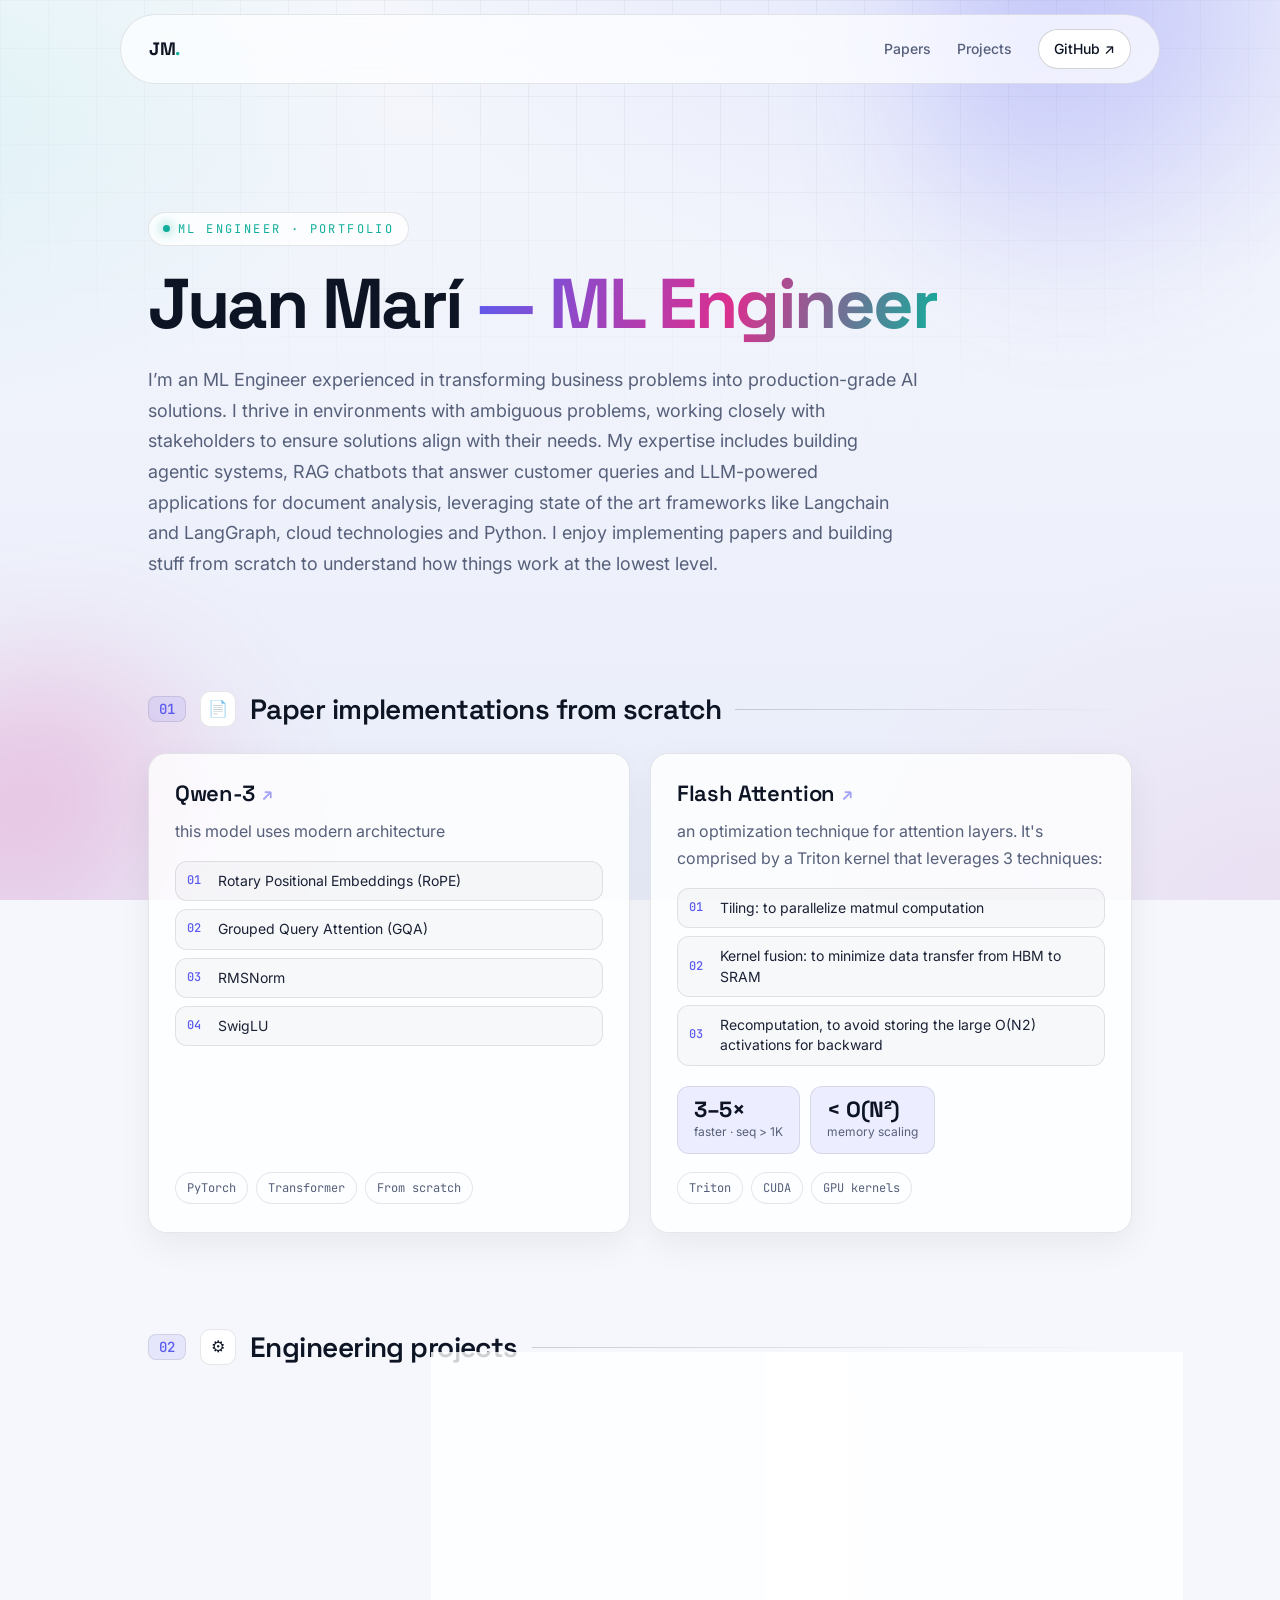
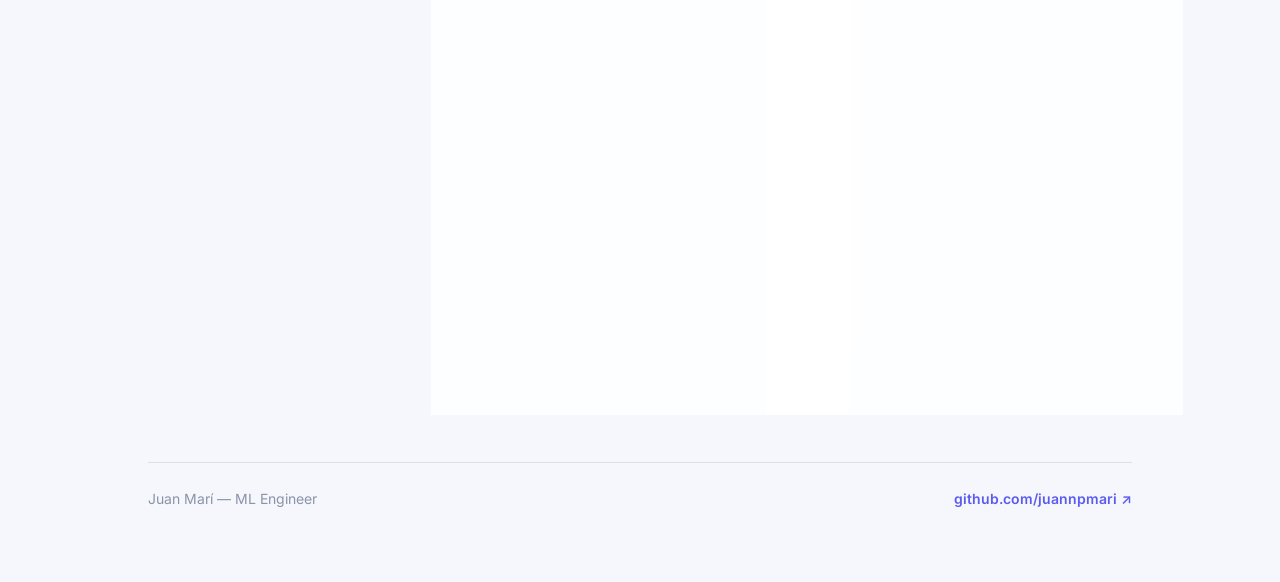
==== commit 49892aca: "Remove Telegram bot CTA from travel-planner card Co-Authored-By: Claude Opus 4.8 (1M context) <norep" ====
--- a/index.html
+++ b/index.html
@@ -117,9 +117,6 @@
           <span class="badge">Azure Functions</span>
           <span class="badge">LangSmith</span>
         </div>
-        <div class="card-links">
-          <a class="cta" href="https://t.me/TravelPlannerARBot">Try the live Telegram bot →</a>
-        </div>
       </li>
     </ul>
   </section>
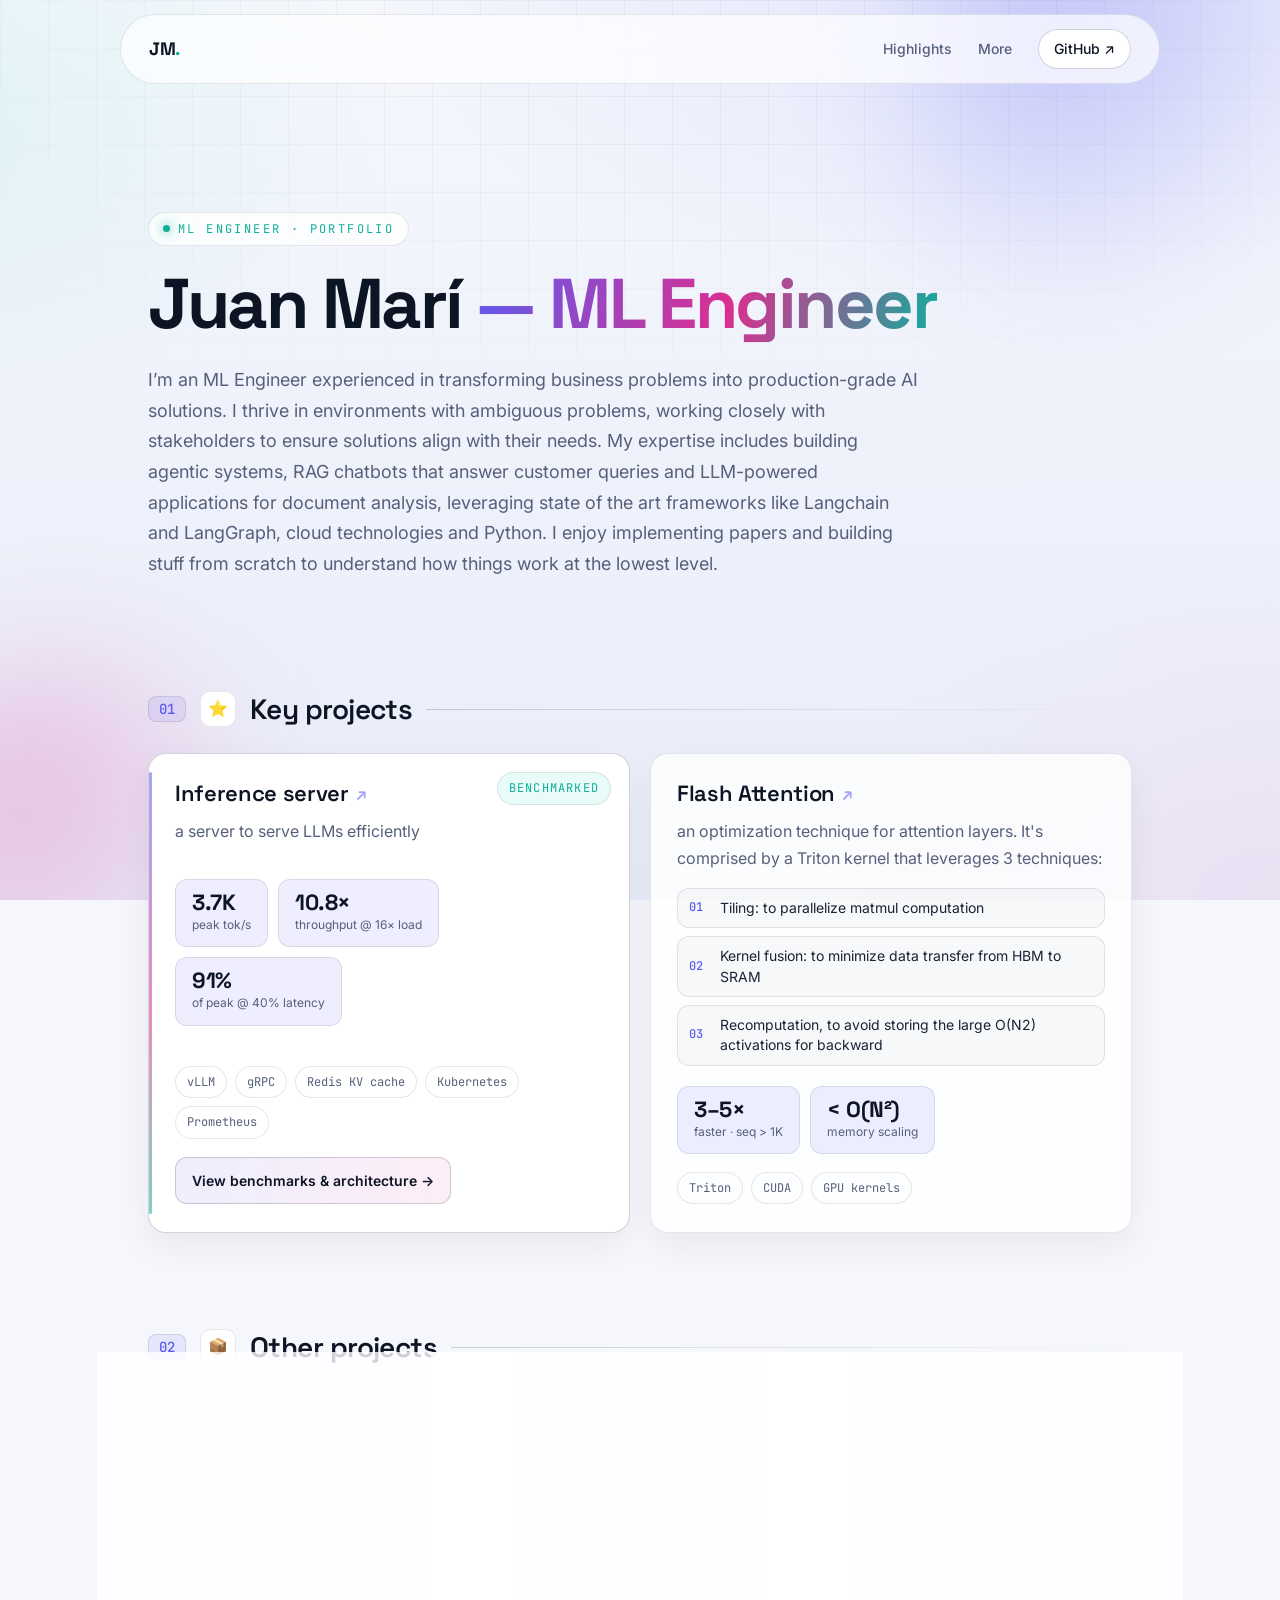
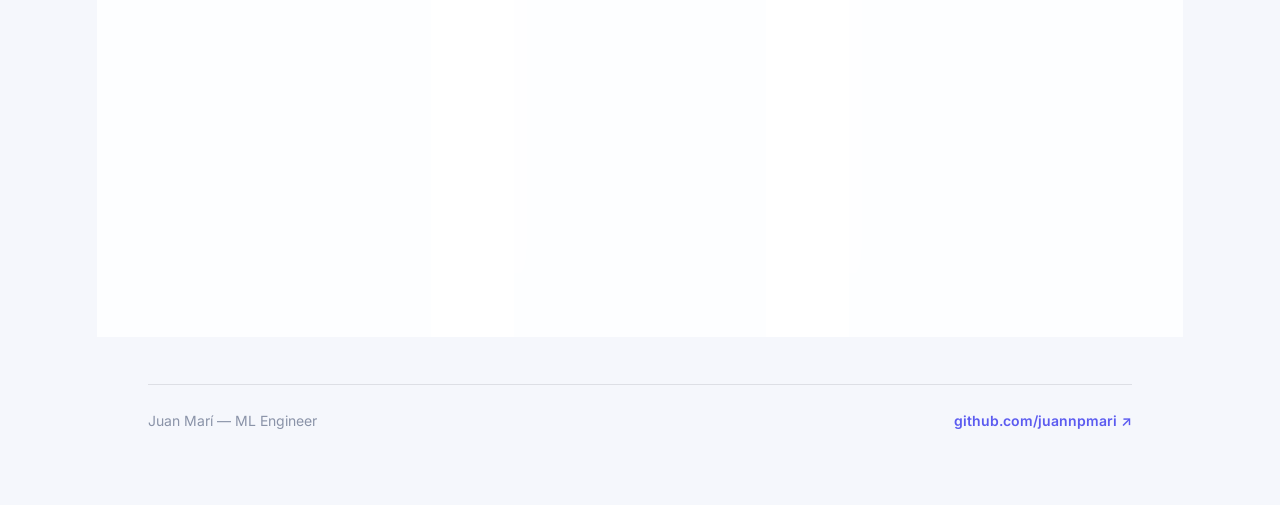
==== commit ffd9b152: "Restructure into Key projects and Other projects Highlight LLM inference work: Key = inference serve" ====
--- a/index.html
+++ b/index.html
@@ -17,8 +17,8 @@
 <nav class="sitenav">
   <a class="sitenav-brand" href="#top">JM<span>.</span></a>
   <div class="sitenav-links">
-    <a href="#papers-implementation-from-scratch">Papers</a>
-    <a href="#engineering-projects">Projects</a>
+    <a href="#key-projects">Highlights</a>
+    <a href="#other-projects">More</a>
     <a class="sitenav-cta" href="https://github.com/juannpmari">GitHub ↗</a>
   </div>
 </nav>
@@ -34,21 +34,26 @@
   </header>
 
   <section class="section">
-    <h2 id="papers-implementation-from-scratch"><span class="section-icon">📄</span>Paper implementations from scratch</h2>
+    <h2 id="key-projects"><span class="section-icon">⭐</span>Key projects</h2>
     <ul class="card-grid">
-      <li class="project-card">
-        <h3><a href="https://github.com/juannpmari/qwen3-from-scratch">Qwen-3</a></h3>
-        <p>this model uses modern architecture</p>
-        <ol class="feature-list">
-          <li>Rotary Positional Embeddings (RoPE)</li>
-          <li>Grouped Query Attention (GQA)</li>
-          <li>RMSNorm</li>
-          <li>SwigLU</li>
-        </ol>
+      <li class="project-card card-feature">
+        <span class="ribbon">Benchmarked</span>
+        <h3><a href="https://github.com/juannpmari/inference-server">Inference server</a></h3>
+        <p>a server to serve LLMs efficiently</p>
+        <div class="stats">
+          <div class="stat"><span class="stat-value">3.7K</span><span class="stat-label">peak tok/s</span></div>
+          <div class="stat"><span class="stat-value">10.8×</span><span class="stat-label">throughput @ 16× load</span></div>
+          <div class="stat"><span class="stat-value">91%</span><span class="stat-label">of peak @ 40% latency</span></div>
+        </div>
         <div class="badges">
-          <span class="badge">PyTorch</span>
-          <span class="badge">Transformer</span>
-          <span class="badge">From scratch</span>
+          <span class="badge">vLLM</span>
+          <span class="badge">gRPC</span>
+          <span class="badge">Redis KV cache</span>
+          <span class="badge">Kubernetes</span>
+          <span class="badge">Prometheus</span>
+        </div>
+        <div class="card-links">
+          <a class="cta" href="projects/inference-server.html">View benchmarks &amp; architecture →</a>
         </div>
       </li>
 
@@ -74,26 +79,21 @@
   </section>
 
   <section class="section">
-    <h2 id="engineering-projects"><span class="section-icon">⚙️</span>Engineering projects</h2>
+    <h2 id="other-projects"><span class="section-icon">📦</span>Other projects</h2>
     <ul class="card-grid">
-      <li class="project-card card-feature">
-        <span class="ribbon">Benchmarked</span>
-        <h3><a href="https://github.com/juannpmari/inference-server">Inference server</a></h3>
-        <p>a server to serve LLMs efficiently</p>
-        <div class="stats">
-          <div class="stat"><span class="stat-value">3.7K</span><span class="stat-label">peak tok/s</span></div>
-          <div class="stat"><span class="stat-value">10.8×</span><span class="stat-label">throughput @ 16× load</span></div>
-          <div class="stat"><span class="stat-value">91%</span><span class="stat-label">of peak @ 40% latency</span></div>
-        </div>
+      <li class="project-card">
+        <h3><a href="https://github.com/juannpmari/qwen3-from-scratch">Qwen-3</a></h3>
+        <p>this model uses modern architecture</p>
+        <ol class="feature-list">
+          <li>Rotary Positional Embeddings (RoPE)</li>
+          <li>Grouped Query Attention (GQA)</li>
+          <li>RMSNorm</li>
+          <li>SwigLU</li>
+        </ol>
         <div class="badges">
-          <span class="badge">vLLM</span>
-          <span class="badge">gRPC</span>
-          <span class="badge">Redis KV cache</span>
-          <span class="badge">Kubernetes</span>
-          <span class="badge">Prometheus</span>
-        </div>
-        <div class="card-links">
-          <a class="cta" href="projects/inference-server.html">View benchmarks &amp; architecture →</a>
+          <span class="badge">PyTorch</span>
+          <span class="badge">Transformer</span>
+          <span class="badge">From scratch</span>
         </div>
       </li>
 
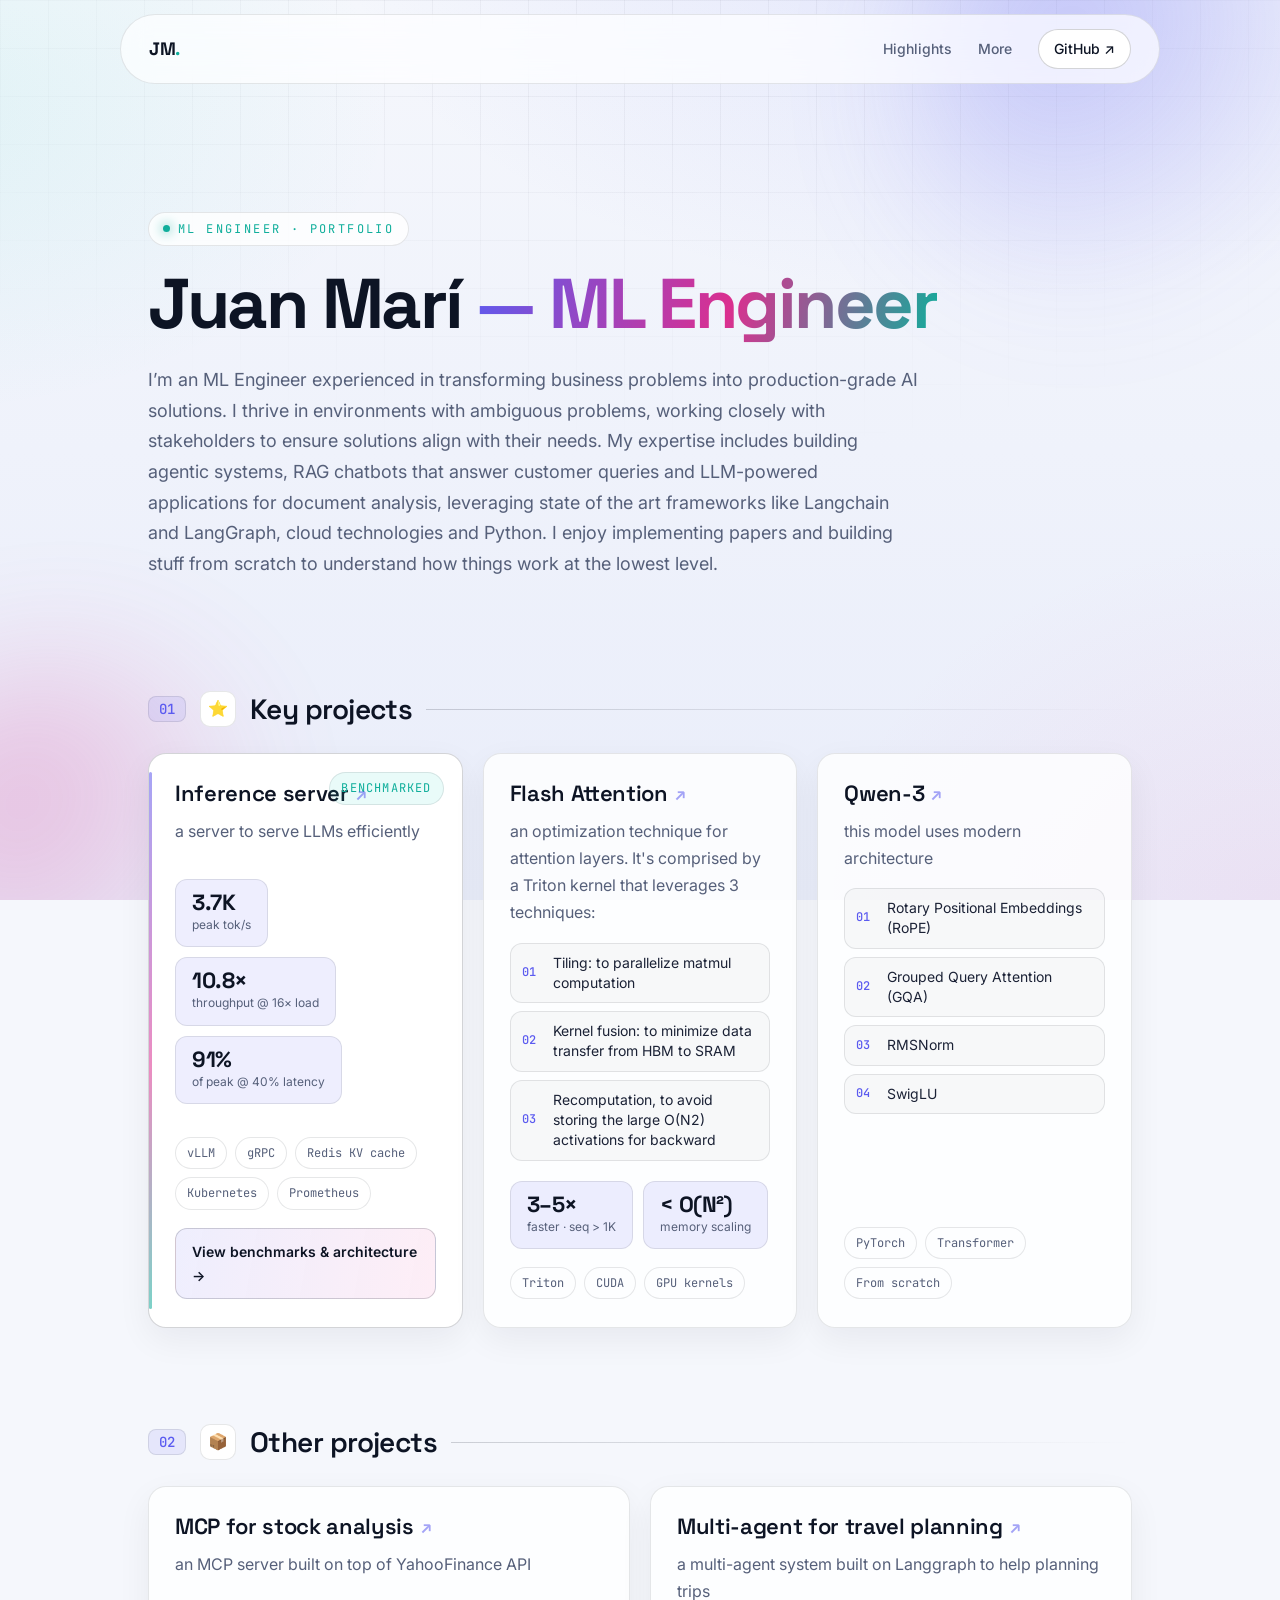
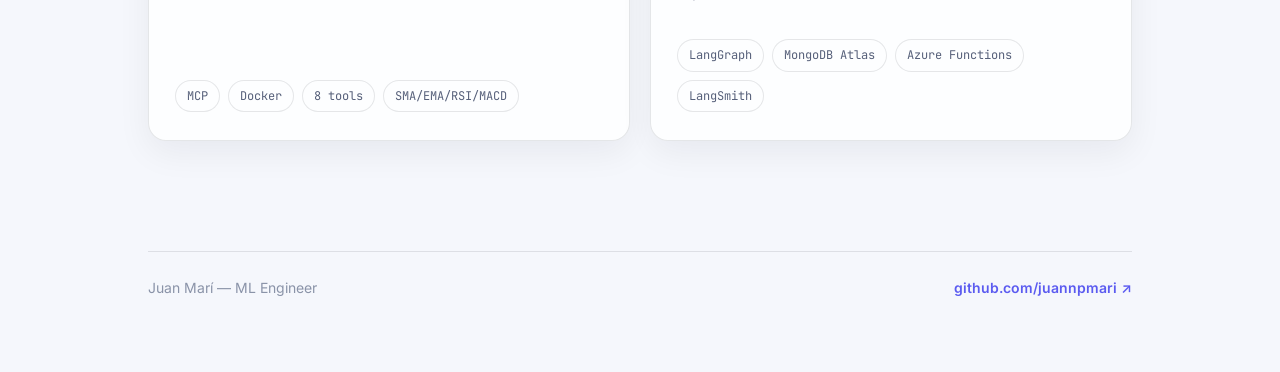
==== commit 38c043f2: "Move Qwen-3 into Key projects Co-Authored-By: Claude Opus 4.8 (1M context) <noreply@anthropic.com>" ====
--- a/index.html
+++ b/index.html
@@ -75,12 +75,7 @@
           <span class="badge">GPU kernels</span>
         </div>
       </li>
-    </ul>
-  </section>
 
-  <section class="section">
-    <h2 id="other-projects"><span class="section-icon">📦</span>Other projects</h2>
-    <ul class="card-grid">
       <li class="project-card">
         <h3><a href="https://github.com/juannpmari/qwen3-from-scratch">Qwen-3</a></h3>
         <p>this model uses modern architecture</p>
@@ -96,7 +91,12 @@
           <span class="badge">From scratch</span>
         </div>
       </li>
+    </ul>
+  </section>
 
+  <section class="section">
+    <h2 id="other-projects"><span class="section-icon">📦</span>Other projects</h2>
+    <ul class="card-grid">
       <li class="project-card">
         <h3><a href="https://github.com/juannpmari/stock-analyzer-mcp">MCP for stock analysis</a></h3>
         <p>an MCP server built on top of YahooFinance API</p>
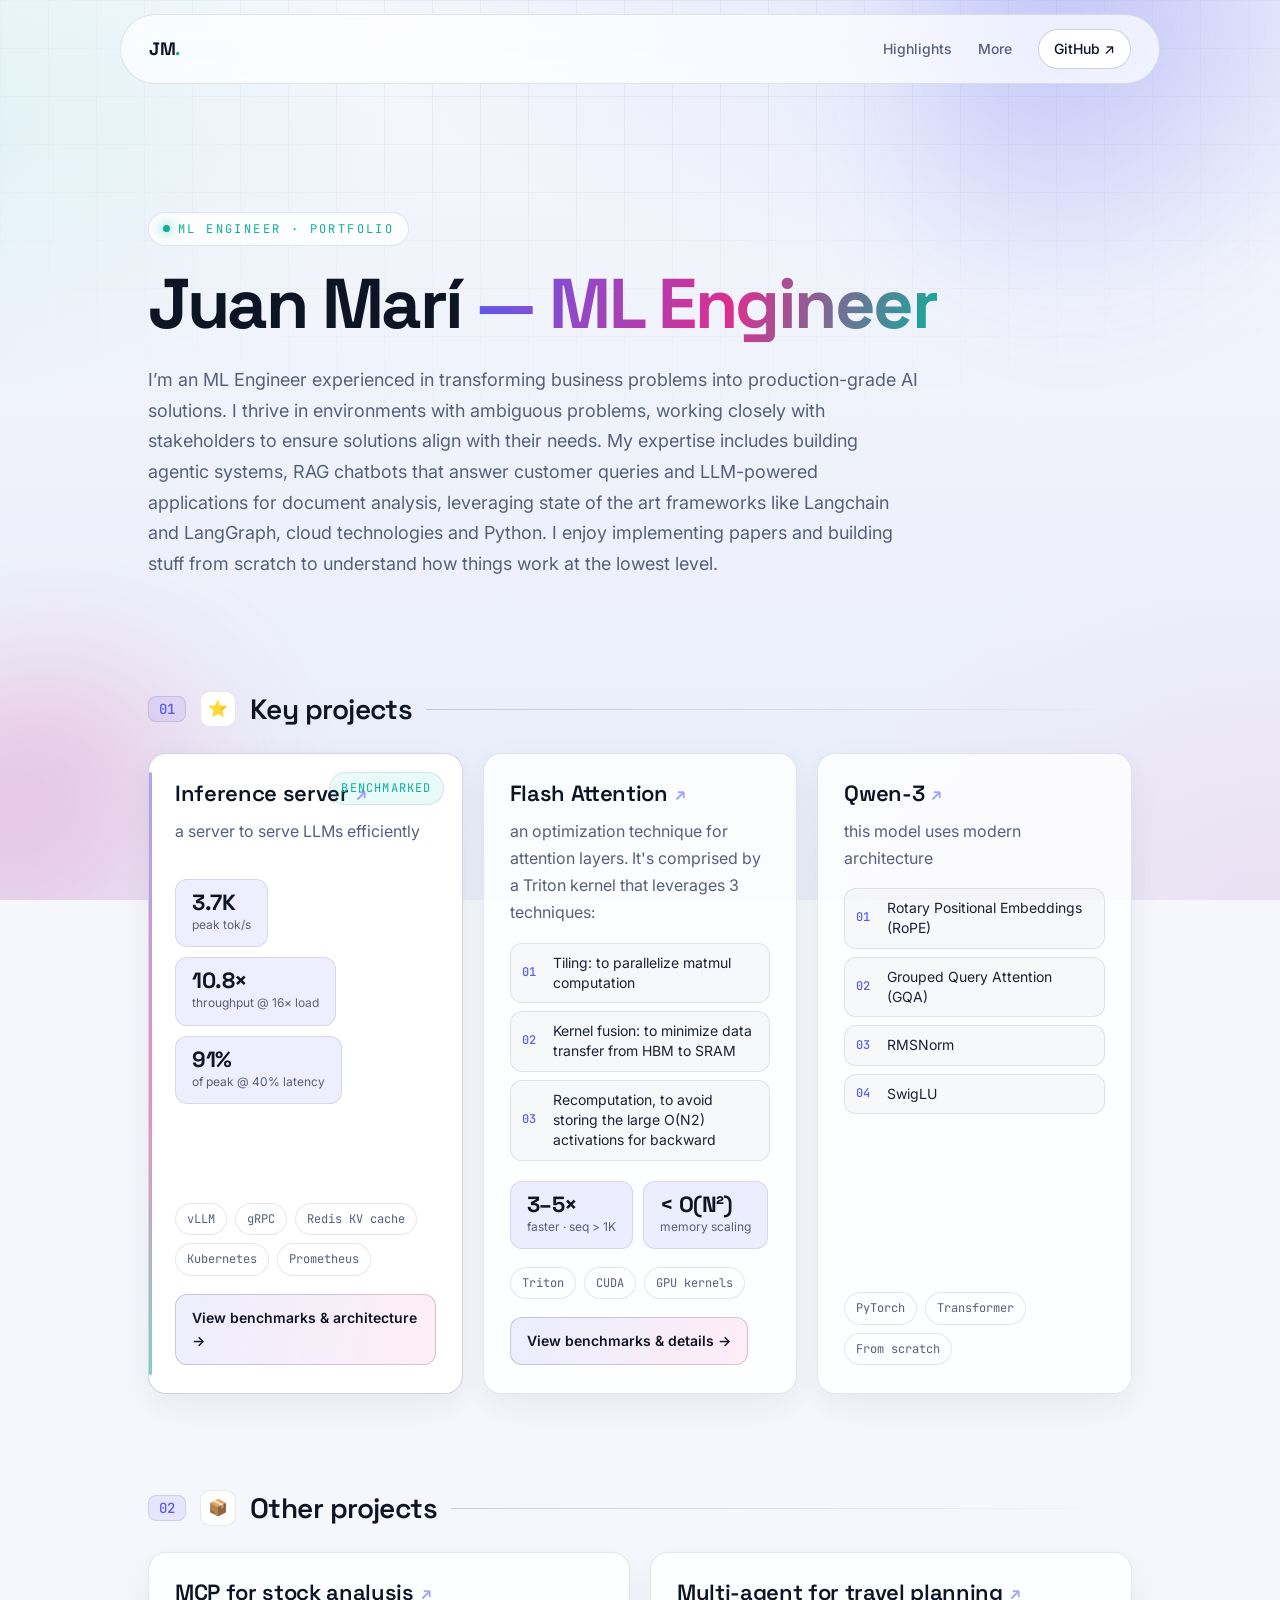
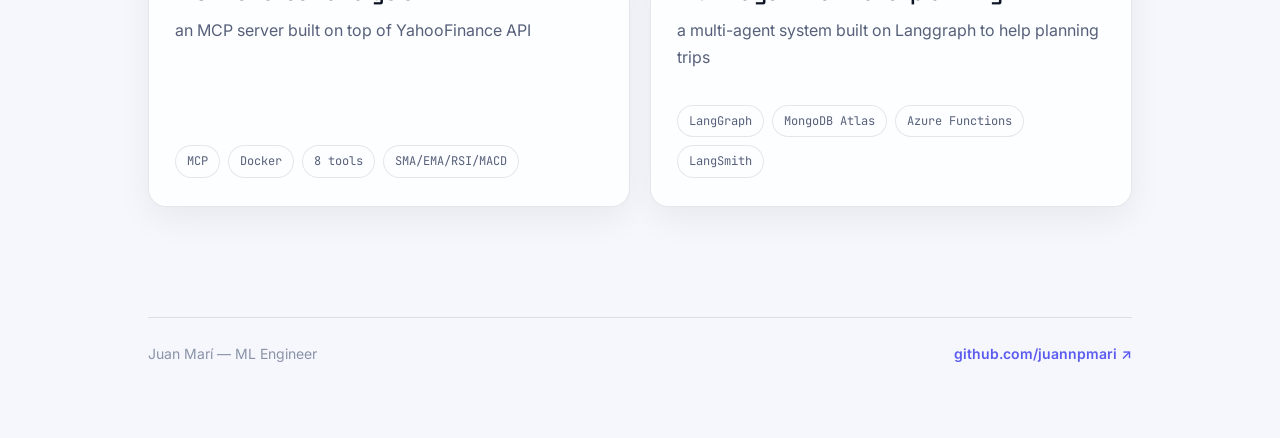
==== commit e6f721d4: "Add dedicated Flash Attention project page Mirror the inference-server detail page: headline stats, " ====
--- a/index.html
+++ b/index.html
@@ -74,6 +74,9 @@
           <span class="badge">CUDA</span>
           <span class="badge">GPU kernels</span>
         </div>
+        <div class="card-links">
+          <a class="cta" href="projects/flash-attention.html">View benchmarks &amp; details →</a>
+        </div>
       </li>
 
       <li class="project-card">
